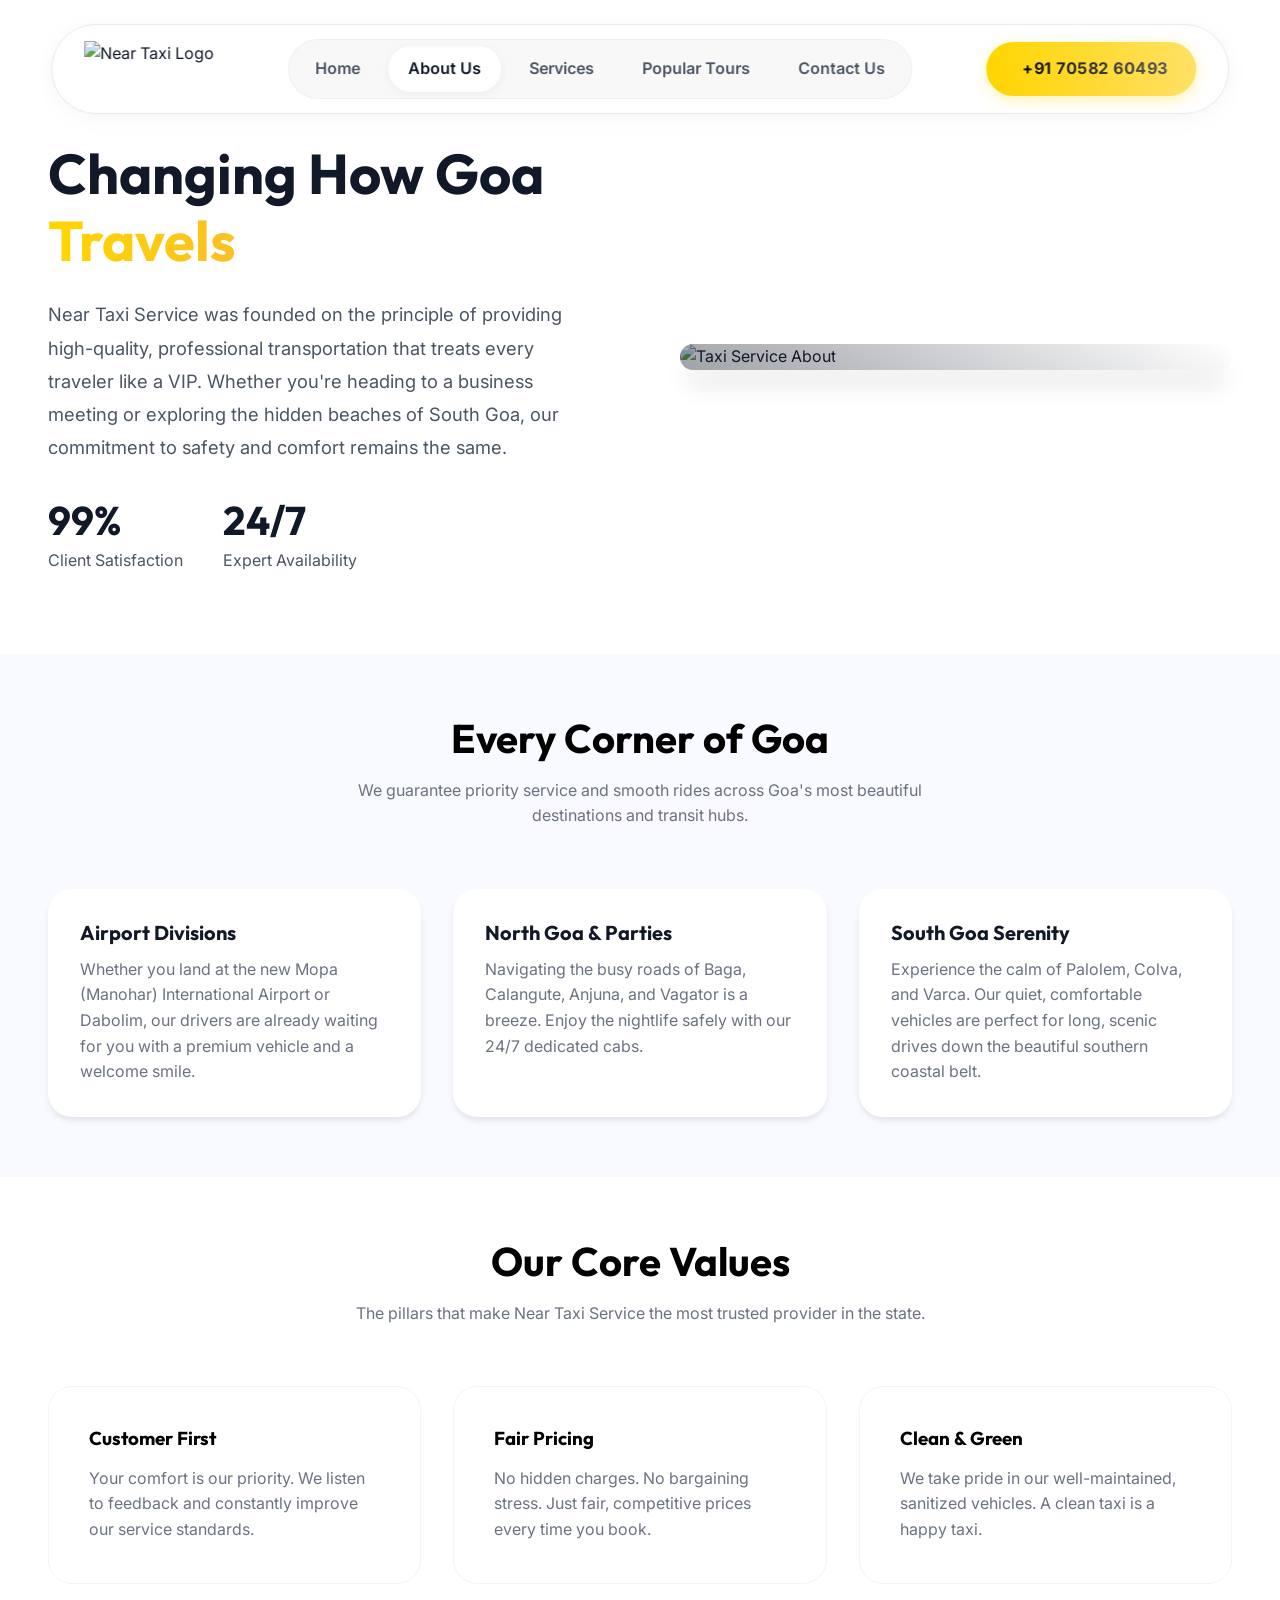
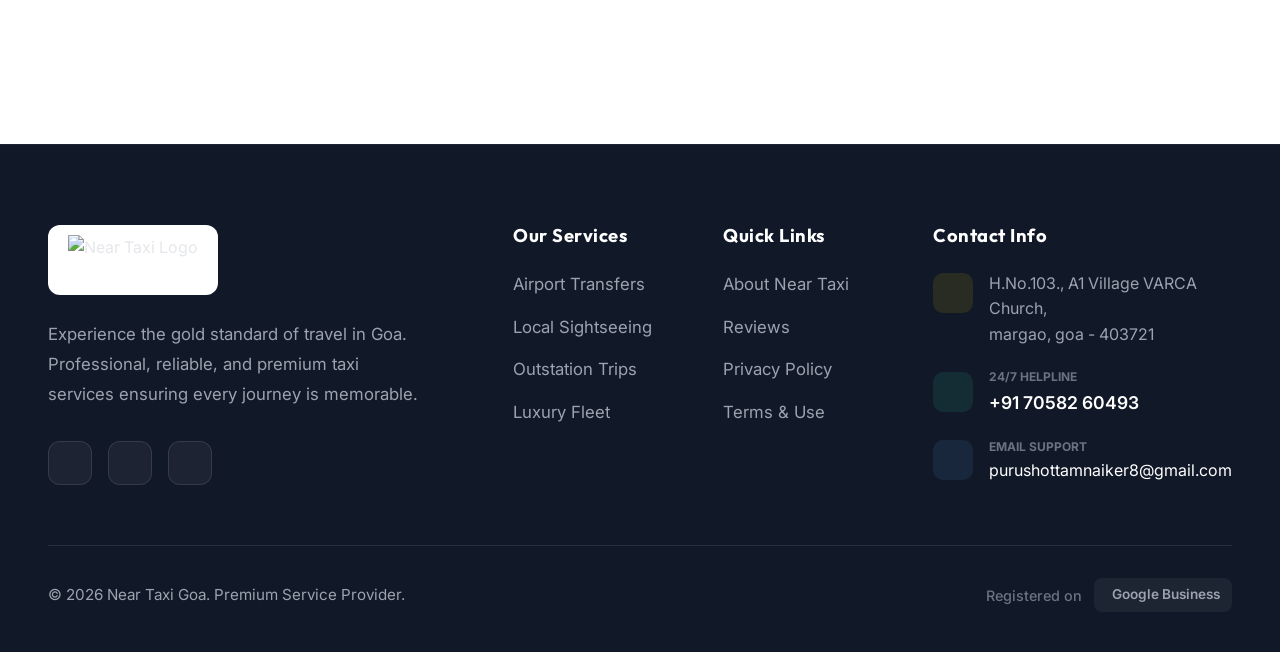
==== about.html @ 75866601 "desktop style changed" ====
<!DOCTYPE html>
<html lang="en">

<head>
    <meta charset="UTF-8">
    <meta name="viewport" content="width=device-width, initial-scale=1.0, maximum-scale=1.0, user-scalable=no">
    <title>About Us | Near Taxi Service Goa</title>
    <meta name="description"
        content="Learn more about Near Taxi Service, the most trusted and professional taxi provider in Goa. Our story, mission, and commitment to excellence.">
    <meta name="theme-color" content="#FFFFFF">

    <!-- Design System -->
    <link rel="stylesheet" href="css/style.css">
    <link rel="stylesheet" href="css/mobile.css">
    <link rel="stylesheet" href="css/desktop.css">

    <!-- Icons -->
    <script src="https://unpkg.com/@phosphor-icons/web"></script>

    <!-- Animations (AOS) -->
    <link href="https://unpkg.com/aos@2.3.1/dist/aos.css" rel="stylesheet">
</head>

<body>
    <!-- Premium Scroll Progress Indicator -->
    <div class="scroll-progress-bar" id="scrollIndicator"></div>

    <!-- SVG Filters for Performance/Quality -->
    <svg style="display:none;">
        <defs>
            <filter id="ultra-sharpen">
                <feConvolveMatrix order="3 3" preserveAlpha="true" kernelMatrix="0 -1 0 -1 5 -1 0 -1 0" />
            </filter>
        </defs>
    </svg>

    <!-- ==============================================
         MOBILE EXPERIENCE
         ============================================== -->
    <div id="mobile-app">
        <!-- Header -->
        <header class="mobile-header bg-glass">
            <div class="logo">
                <a href="index.html"><img src="assets/logo.png" alt="Near Taxi Logo"
                        style="height: 48px; width: auto; max-width: 150px; object-fit: contain; margin-left: 0;"></a>
            </div>
            <div class="actions">
                <a href="tel:+917058260493" class="icon-btn primary">
                    <i class="ph ph-phone-call"></i>
                </a>
                <button class="icon-btn" id="menu-toggle">
                    <i class="ph ph-list"></i>
                </button>
            </div>
        </header>

        <!-- Mobile Menu Overlay -->
        <div class="mobile-menu-overlay" id="mobile-menu">
            <div class="menu-content">
                <div class="menu-header">
                    <img src="assets/logo.png" alt="Near Taxi Logo"
                        style="height: 48px; width: auto; max-width: 150px; object-fit: contain; margin-left: 0;">
                    <button class="close-menu" id="menu-close">
                        <i class="ph ph-x"></i>
                    </button>
                </div>
                <nav class="menu-links">
                    <a href="index.html">
                        <div class="link-icon"><i class="ph-fill ph-house"></i></div>
                        <span>Home</span>
                    </a>
                    <a href="about.html" class="active">
                        <div class="link-icon"><i class="ph-fill ph-info"></i></div>
                        <span>About Us</span>
                    </a>
                    <a href="services.html">
                        <div class="link-icon"><i class="ph-fill ph-grid-four"></i></div>
                        <span>Our Services</span>
                    </a>
                    <a href="tours.html">
                        <div class="link-icon"><i class="ph-fill ph-map-trifold"></i></div>
                        <span>Goa Tours</span>
                    </a>
                    <a href="contact.html">
                        <div class="link-icon"><i class="ph-fill ph-envelope-simple-open"></i></div>
                        <span>Contact Us</span>
                    </a>
                    <!-- <a href="#testimonials">
                        <div class="link-icon"><i class="ph-fill ph-chat-circle-dots"></i></div>
                        <span>Customer Reviews</span>
                    </a> -->
                    <a href="tel:+917058260493" class="menu-cta">
                        <i class="ph-fill ph-phone-call"></i>
                        Book Your Taxi
                    </a>
                </nav>
                <div class="menu-footer">
                    <p>Contact Us 24/7</p>
                    <div class="social-mini">
                        <a href="#"><i class="ph-fill ph-facebook-logo"></i></a>
                        <a href="#"><i class="ph-fill ph-instagram-logo"></i></a>
                        <a href="#"><i class="ph-fill ph-whatsapp-logo"></i></a>
                    </div>
                </div>
            </div>
        </div>

        <!-- About Hero -->
        <section class="mobile-hero" style="min-height: 40vh;">
            <div class="hero-overlay-main"></div>
            <div class="hero-content" style="padding-bottom: 40px;">

                <h1 style="font-size: 2.5rem; margin-bottom: 24px;">Changing How Goa <br><span
                        class="text-accent">Travels</span></h1>
                <p>Near Taxi Service was founded on the principle of providing high-quality, professional transportation
                    that treats every traveler like a VIP. Whether you're heading to a business meeting or exploring the
                    hidden beaches of South Goa, our commitment to safety and comfort remains the same.</p>
            </div>
        </section>

        <!-- About Content -->
        <section class="container" style="padding-top: 40px;">
            <!-- Removed Who We Are mobile card to match desktop -->
            <div class="stats-grid-mobile"
                style="display: grid; grid-template-columns: 1fr 1fr; gap: 16px; margin-bottom: 40px;">
                <div style="background: var(--color-primary); padding: 20px; border-radius: 20px; text-align: center;">
                    <h3 style="font-size: 1.5rem; margin: 0;">99%</h3>
                    <p style="font-size: 0.8rem; margin: 0; font-weight: 600;">Client Satisfaction</p>
                </div>
                <div
                    style="background: #FFFFFF; padding: 20px; border-radius: 20px; text-align: center; color: #111827;">
                    <h3 style="font-size: 1.5rem; margin: 0; color: var(--color-primary);">24/7</h3>
                    <p style="font-size: 0.8rem; margin: 0; opacity: 0.8;">Expert Availability</p>
                </div>
            </div>

            <h2 style="font-size: 1.5rem; color: #000; margin-bottom: 16px;">Every Corner of Goa</h2>
            <div
                style="background: white; border-radius: 24px; padding: 24px; box-shadow: var(--shadow-soft); margin-bottom: 40px;">
                <p style="color: #4B5563; font-size: 0.9rem; margin-bottom: 20px;">We guarantee priority service and
                    smooth rides across Goa's most beautiful destinations and transit hubs.</p>
                <div style="display: flex; flex-direction: column; gap: 12px;">
                    <div style="background: #F8FAFF; padding: 16px; border-radius: 12px; border: 1px solid #E5EAF5;">
                        <div style="display: flex; align-items: center; gap: 12px; margin-bottom: 8px;">
                            <i class="ph-fill ph-airplane-takeoff"
                                style="color: var(--color-primary); font-size: 1.5rem;"></i>
                            <span style="font-weight: 700; font-size: 1rem; color: #111827;">Airport Divisions</span>
                        </div>
                        <p style="color: #6B7280; font-size: 0.85rem; line-height: 1.5; margin: 0;">Whether you land at
                            the new Mopa (Manohar) International Airport or Dabolim, our drivers are already waiting for
                            you with a premium vehicle and a welcome smile.</p>
                    </div>
                    <div style="background: #F8FAFF; padding: 16px; border-radius: 12px; border: 1px solid #E5EAF5;">
                        <div style="display: flex; align-items: center; gap: 12px; margin-bottom: 8px;">
                            <i class="ph-fill ph-map-pin" style="color: #3B82F6; font-size: 1.5rem;"></i>
                            <span style="font-weight: 700; font-size: 1rem; color: #111827;">North Goa & Parties</span>
                        </div>
                        <p style="color: #6B7280; font-size: 0.85rem; line-height: 1.5; margin: 0;">Navigating the busy
                            roads of Baga, Calangute, Anjuna, and Vagator is a breeze. Enjoy the nightlife safely with
                            our 24/7 dedicated cabs.</p>
                    </div>
                    <div style="background: #F8FAFF; padding: 16px; border-radius: 12px; border: 1px solid #E5EAF5;">
                        <div style="display: flex; align-items: center; gap: 12px; margin-bottom: 8px;">
                            <i class="ph-fill ph-waves" style="color: #10B981; font-size: 1.5rem;"></i>
                            <span style="font-weight: 700; font-size: 1rem; color: #111827;">South Goa Serenity</span>
                        </div>
                        <p style="color: #6B7280; font-size: 0.85rem; line-height: 1.5; margin: 0;">Experience the calm
                            of Palolem, Colva, and Varca. Our quiet, comfortable vehicles are perfect for long, scenic
                            drives down the beautiful southern coastal belt.</p>
                    </div>
                </div>
            </div>

            <h2 style="font-size: 1.5rem; color: #000; margin-bottom: 24px;">Our Core Values</h2>

            <div class="value-item" style="display: flex; gap: 16px; margin-bottom: 24px;">
                <div
                    style="width: 48px; height: 48px; background: rgba(37, 99, 235, 0.1); border-radius: 12px; display: flex; align-items: center; justify-content: center; color: var(--color-primary); flex-shrink: 0;">
                    <i class="ph ph-heart" style="font-size: 1.5rem;"></i>
                </div>
                <div>
                    <h4 style="margin-bottom: 4px; font-size: 1.1rem;">Customer First</h4>
                    <p style="font-size: 0.9rem; color: #6B7280;">Your comfort is our priority. We listen to feedback
                        and constantly improve our service standards.</p>
                </div>
            </div>

            <div class="value-item" style="display: flex; gap: 16px; margin-bottom: 24px;">
                <div
                    style="width: 48px; height: 48px; background: rgba(37, 99, 235, 0.1); border-radius: 12px; display: flex; align-items: center; justify-content: center; color: var(--color-primary); flex-shrink: 0;">
                    <i class="ph ph-hand-coins" style="font-size: 1.5rem;"></i>
                </div>
                <div>
                    <h4 style="margin-bottom: 4px; font-size: 1.1rem;">Fair Pricing</h4>
                    <p style="font-size: 0.9rem; color: #6B7280;">No hidden charges. No bargaining stress. Just fair,
                        competitive prices every time you book.</p>
                </div>
            </div>

            <div class="value-item" style="display: flex; gap: 16px; margin-bottom: 24px;">
                <div
                    style="width: 48px; height: 48px; background: rgba(37, 99, 235, 0.1); border-radius: 12px; display: flex; align-items: center; justify-content: center; color: var(--color-primary); flex-shrink: 0;">
                    <i class="ph ph-leaf" style="font-size: 1.5rem;"></i>
                </div>
                <div>
                    <h4 style="margin-bottom: 4px; font-size: 1.1rem;">Clean & Green</h4>
                    <p style="font-size: 0.9rem; color: #6B7280;">We take pride in our well-maintained, sanitized
                        vehicles. A clean taxi is a happy taxi.</p>
                </div>
            </div>
        </section>

        <!-- Premium Mobile Footer -->
        <footer class="mobile-footer" style="background: #FFFFFF; padding: 50px 0 20px; color: #4B5563;">
            <div class="container">
                <div style="text-align: center; margin-bottom: 40px;">
                    <img src="assets/logo.png" alt="Near Taxi Logo" height="105" style="margin-bottom: 16px;">
                    <p style="font-size: 0.9rem; line-height: 1.6; max-width: 280px; margin: 0 auto; color: #4B5563;">
                        Experience the gold standard of travel in Goa. Professional, reliable, and premium taxi
                        services 24/7.</p>
                </div>

                <div style="display: grid; grid-template-columns: repeat(2, 1fr); gap: 30px; margin-bottom: 40px;">
                    <div>
                        <h4 style="color: #111827; font-size: 1rem; margin-bottom: 16px; font-weight: 700;">Services
                        </h4>
                        <ul
                            style="list-style: none; padding: 0; margin: 0; display: flex; flex-direction: column; gap: 10px;">
                            <li><a href="services.html"
                                    style="color: inherit; text-decoration: none; font-size: 0.85rem;">Airport
                                    Transfers</a></li>
                            <li><a href="tours.html"
                                    style="color: inherit; text-decoration: none; font-size: 0.85rem;">Local
                                    Sightseeing</a></li>
                            <li><a href="tours.html"
                                    style="color: inherit; text-decoration: none; font-size: 0.85rem;">Outstation
                                    Trips</a></li>
                        </ul>
                    </div>
                    <div>
                        <h4 style="color: #111827; font-size: 1rem; margin-bottom: 16px; font-weight: 700;">Support
                        </h4>
                        <ul
                            style="list-style: none; padding: 0; margin: 0; display: flex; flex-direction: column; gap: 10px;">
                            <li><a href="about.html"
                                    style="color: inherit; text-decoration: none; font-size: 0.85rem;">About Us</a>
                            </li>
                            <li><a href="#" style="color: inherit; text-decoration: none; font-size: 0.85rem;">Contact
                                    Us</a></li>
                            <li><a href="#" style="color: inherit; text-decoration: none; font-size: 0.85rem;">Privacy
                                    Policy</a></li>
                        </ul>
                    </div>
                </div>

                <div
                    style="background: #F9FAFB; border-radius: 20px; padding: 24px; border: 1px solid #E5E7EB; margin-bottom: 40px;">
                    <h4
                        style="color: #111827; font-size: 1rem; margin-bottom: 20px; font-weight: 700; text-align: center;">
                        Contact Details</h4>
                    <div style="display: flex; flex-direction: column; gap: 16px;">
                        <div style="display: flex; gap: 12px; align-items: flex-start;">
                            <div
                                style="width: 36px; height: 36px; background: #F3F4F6; border-radius: 10px; display: flex; align-items: center; justify-content: center; flex-shrink: 0;">
                                <i class="ph-fill ph-map-pin" style="color: #F87171;"></i>
                            </div>
                            <span style="font-size: 0.85rem; line-height: 1.4;">H.No.103., A1 Village VARCA Church,
                                margao, goa - 403721</span>
                        </div>
                        <a href="tel:+917058260493"
                            style="display: flex; gap: 12px; align-items: center; color: inherit; text-decoration: none;">
                            <div
                                style="width: 36px; height: 36px; background: #F3F4F6; border-radius: 10px; display: flex; align-items: center; justify-content: center; flex-shrink: 0;">
                                <i class="ph-fill ph-phone-call" style="color: #60A5FA;"></i>
                            </div>
                            <span style="font-size: 0.85rem;">+91 70582 60493</span>
                        </a>
                        <a href="mailto:purushottamnaiker8@gmail.com"
                            style="display: flex; gap: 12px; align-items: center; color: inherit; text-decoration: none;">
                            <div
                                style="width: 36px; height: 36px; background: #F3F4F6; border-radius: 10px; display: flex; align-items: center; justify-content: center; flex-shrink: 0;">
                                <i class="ph-fill ph-envelope-simple" style="color: #34D399;"></i>
                            </div>
                            <span style="font-size: 0.85rem; word-break: break-all;">purushottamnaiker8@gmail.com</span>
                        </a>
                    </div>
                </div>

                <div style="display: flex; justify-content: center; gap: 20px; margin-bottom: 30px;">
                    <a href="#" style="font-size: 1.5rem; color: #4B5563;"><i class="ph-fill ph-facebook-logo"></i></a>
                    <a href="#" style="font-size: 1.5rem; color: #4B5563;"><i class="ph-fill ph-instagram-logo"></i></a>
                    <a href="#" style="font-size: 1.5rem; color: #4B5563;"><i class="ph-fill ph-whatsapp-logo"></i></a>
                </div>

                <div style="text-align: center; border-top: 1px solid #E5E7EB; padding-top: 20px;">
                    <p style="font-size: 0.75rem; color: #6B7280; margin: 0;">&copy; 2026 Near Taxi Goa. Crafted for
                        Premium Excellence.</p>
                </div>
            </div>
        </footer>

        <!-- Sticky Bottom Nav (Island Style) -->
        <nav class="mobile-bottom-nav">
            <a href="index.html" class="nav-item">
                <i class="ph ph-house"></i>
                <span>Home</span>
            </a>
            <a href="services.html" class="nav-item">
                <i class="ph ph-grid-four"></i>
                <span>Services</span>
            </a>

            <!-- Central Floating Action -->
            <div class="nav-item central-action">
                <a href="tel:+917058260493" class="action-circle">
                    <i class="ph ph-phone-call"></i>
                </a>
            </div>

            <a href="tours.html" class="nav-item">
                <i class="ph ph-map-trifold"></i>
                <span>Tours</span>
            </a>
            <a href="https://wa.me/917058260493" class="nav-item">
                <i class="ph ph-chat-circle-dots"></i>
                <span>Chat</span>
            </a>
        </nav>
    </div>

    <!-- Premium Desktop Footer -->
    <footer class="desktop-footer"
        style="background: #F8FAFF; color: #4B5563; padding: 100px 0 40px; border-top: 1px solid #E5E7EB; display: none;">
        <div class="container">
            <div style="display: grid; grid-template-columns: 2fr 1fr 1fr 1.5fr; gap: 60px; margin-bottom: 80px;">
                <div>
                    <img src="assets/logo.png" alt="Near Taxi Logo" height="90" style="margin-bottom: 30px;">
                    <p style="max-width: 350px; line-height: 1.8; color: #4B5563; font-size: 1rem;">Experience the
                        gold standard of travel in Goa. We provide professional, reliable, and premium taxi services
                        across the state, ensuring every journey is as memorable as your destination.</p>
                    <div style="display: flex; gap: 15px; margin-top: 30px;">
                        <a href="#"
                            style="width: 45px; height: 45px; background: #F3F4F6; border-radius: 12px; display: flex; align-items: center; justify-content: center; color: #111827; text-decoration: none; transition: 0.3s; border: 1px solid #E5E7EB;"><i
                                class="ph ph-facebook-logo" style="font-size: 1.3rem;"></i></a>
                        <a href="#"
                            style="width: 45px; height: 45px; background: #F3F4F6; border-radius: 12px; display: flex; align-items: center; justify-content: center; color: #111827; text-decoration: none; transition: 0.3s; border: 1px solid #E5E7EB;"><i
                                class="ph ph-instagram-logo" style="font-size: 1.3rem;"></i></a>
                        <a href="#"
                            style="width: 45px; height: 45px; background: #F3F4F6; border-radius: 12px; display: flex; align-items: center; justify-content: center; color: #111827; text-decoration: none; transition: 0.3s; border: 1px solid #E5E7EB;"><i
                                class="ph ph-whatsapp-logo" style="font-size: 1.3rem;"></i></a>
                    </div>
                </div>
                <div>
                    <h4
                        style="color: #111827; font-size: 1.1rem; font-weight: 700; margin-bottom: 30px; border-left: 3px solid #1a73e8; padding-left: 15px;">
                        Our Services</h4>
                    <ul
                        style="list-style: none; padding: 0; margin: 0; display: flex; flex-direction: column; gap: 15px;">
                        <li><a href="services.html"
                                style="color: inherit; text-decoration: none; transition: 0.3s;">Airport Transfers</a>
                        </li>
                        <li><a href="tours.html" style="color: inherit; text-decoration: none; transition: 0.3s;">Local
                                Sightseeing</a></li>
                        <li><a href="tours.html"
                                style="color: inherit; text-decoration: none; transition: 0.3s;">Outstation Trips</a>
                        </li>
                        <li><a href="services.html"
                                style="color: inherit; text-decoration: none; transition: 0.3s;">Luxury Fleet</a></li>
                    </ul>
                </div>
                <div>
                    <h4
                        style="color: #111827; font-size: 1.1rem; font-weight: 700; margin-bottom: 30px; border-left: 3px solid #1a73e8; padding-left: 15px;">
                        Quick Links</h4>
                    <ul
                        style="list-style: none; padding: 0; margin: 0; display: flex; flex-direction: column; gap: 15px;">
                        <li><a href="about.html" style="color: inherit; text-decoration: none; transition: 0.3s;">About
                                Near Taxi</a></li>
                        <li><a href="index.html#testimonials"
                                style="color: inherit; text-decoration: none; transition: 0.3s;">Reviews</a></li>
                        <li><a href="#" style="color: inherit; text-decoration: none; transition: 0.3s;">Privacy
                                Policy</a></li>
                        <li><a href="#" style="color: inherit; text-decoration: none; transition: 0.3s;">Terms & Use</a>
                        </li>
                    </ul>
                </div>
                <div>
                    <h4
                        style="color: #111827; font-size: 1.1rem; font-weight: 700; margin-bottom: 30px; border-left: 3px solid #1a73e8; padding-left: 15px;">
                        Official Address</h4>
                    <div style="display: flex; flex-direction: column; gap: 25px;">
                        <div style="display: flex; gap: 15px;">
                            <div
                                style="width: 45px; height: 45px; background: rgba(26,115,232,0.1); border-radius: 12px; display: flex; align-items: center; justify-content: center; flex-shrink: 0;">
                                <i class="ph-fill ph-map-pin" style="color: #60A5FA; font-size: 1.2rem;"></i>
                            </div>
                            <p style="margin: 0; font-size: 0.95rem; line-height: 1.5;">H.No.103., A1 Village VARCA
                                Church, <br>margao, goa - 403721</p>
                        </div>
                        <div style="display: flex; gap: 15px;">
                            <div
                                style="width: 45px; height: 45px; background: rgba(52,211,153,0.1); border-radius: 12px; display: flex; align-items: center; justify-content: center; flex-shrink: 0;">
                                <i class="ph-fill ph-phone" style="color: #34D399; font-size: 1.2rem;"></i>
                            </div>
                            <div style="display: flex; flex-direction: column;">
                                <span
                                    style="font-size: 0.75rem; color: #4B5563; text-transform: uppercase; font-weight: 700;">Call
                                    Us 24/7</span>
                                <a href="tel:+917058260493"
                                    style="margin: 0; font-size: 1.1rem; color: #111827; text-decoration: none; font-weight: 600;">+91
                                    70582 60493</a>
                            </div>
                        </div>
                        <div style="display: flex; gap: 15px;">
                            <div
                                style="width: 45px; height: 45px; background: rgba(248,113,113,0.1); border-radius: 12px; display: flex; align-items: center; justify-content: center; flex-shrink: 0;">
                                <i class="ph-fill ph-envelope" style="color: #F87171; font-size: 1.2rem;"></i>
                            </div>
                            <div style="display: flex; flex-direction: column;">
                                <span
                                    style="font-size: 0.75rem; color: #4B5563; text-transform: uppercase; font-weight: 700;">Email
                                    Support</span>
                                <a href="mailto:purushottamnaiker8@gmail.com"
                                    style="margin: 0; font-size: 1rem; color: #111827; text-decoration: none;">purushottamnaiker8@gmail.com</a>
                            </div>
                        </div>
                    </div>
                </div>
            </div>
            <div
                style="border-top: 1px solid #E5E7EB; padding-top: 40px; display: flex; justify-content: space-between; align-items: center;">
                <p style="font-size: 0.9rem; color: #64748B;">&copy; 2026 Near Taxi Goa. Registered & Premium Service
                    Provider.</p>
                <div style="display: flex; gap: 30px;">
                    <img src="https://upload.wikimedia.org/wikipedia/commons/b/b5/Google_Maps_Pin.svg" alt="Google Maps"
                        height="30" style="opacity: 0.5;">
                    <img src="https://upload.wikimedia.org/wikipedia/commons/c/c1/Google_%22G%22_logo.svg" alt="Google"
                        height="25" style="opacity: 0.5;">
                </div>
            </div>
        </div>
    </footer>

    <!-- ==============================================
         DESKTOP EXPERIENCE
         ============================================== -->
    <div id="desktop-experience">
        <div class="desktop-bg-gradient"></div>
        <nav class="desktop-nav">
            <div class="container nav-content">
                <div class="logo">
                    <a href="index.html"><img src="assets/logo.png" alt="Near Taxi Logo"></a>
                </div>
                <div class="nav-links">
                    <a href="index.html">Home</a>
                    <a href="about.html" class="active">About Us</a>
                    <a href="services.html">Services</a>
                    <a href="tours.html">Popular Tours</a>
                    <a href="contact.html">Contact Us</a>
                </div>
                <div class="nav-cta">
                    <a href="tel:+917058260493" class="btn btn-primary">
                        <i class="ph ph-phone-call"></i> +91 70582 60493
                    </a>
                </div>
            </div>
        </nav>

        <!-- About Hero Desktop -->
        <section class="container" style="padding-top: 140px; padding-bottom: 80px;">
            <div style="display: grid; grid-template-columns: 1fr 1fr; gap: 80px; align-items: center;">
                <div data-aos="fade-right">

                    <h1 style="font-size: 3.5rem; margin-bottom: 24px;">Changing How Goa <br><span
                            class="text-accent">Travels</span></h1>
                    <p
                        style="font-size: 1.15rem; color: var(--color-text-muted); line-height: 1.8; margin-bottom: 32px;">
                        Near Taxi Service was founded on the principle of providing high-quality, professional
                        transportation that treats every traveler like a VIP. Whether you're heading to a business
                        meeting or exploring the hidden beaches of South Goa, our commitment to safety and comfort
                        remains the same.
                    </p>
                    <div style="display: flex; gap: 40px;">
                        <div>
                            <h2 style="font-size: 2.5rem; margin-bottom: 4px;">99%</h2>
                            <p style="color: var(--color-text-muted);">Client Satisfaction</p>
                        </div>
                        <div>
                            <h2 style="font-size: 2.5rem; margin-bottom: 4px;">24/7</h2>
                            <p style="color: var(--color-text-muted);">Expert Availability</p>
                        </div>
                    </div>
                </div>
                <div data-aos="fade-left">
                    <div
                        style="position: relative; border-radius: 32px; overflow: hidden; box-shadow: var(--shadow-xl);">
                        <img src="assets/hero_modern.png" alt="Taxi Service About"
                            style="width: 100%; border-radius: 32px;">
                        <div
                            style="position: absolute; inset: 0; background: linear-gradient(30deg, rgba(17, 24, 39, 0.4), transparent);">
                        </div>
                    </div>
                </div>
            </div>
        </section>

        <!-- Service Areas / Places -->
        <section style="background: #F8FAFF; padding: 60px 0;">
            <div class="container">
                <div style="text-align: center; max-width: 600px; margin: 0 auto 60px;">
                    <h2 style="font-size: 2.5rem; color: #000;">Every Corner of Goa</h2>
                    <p style="color: #6B7280;">We guarantee priority service and smooth rides across Goa's most
                        beautiful destinations and transit hubs.</p>
                </div>
                <div style="display: grid; grid-template-columns: repeat(3, 1fr); gap: 32px;">
                    <div style="background: white; padding: 32px; border-radius: 24px; box-shadow: var(--shadow-md);">
                        <i class="ph-fill ph-airplane-takeoff"
                            style="font-size: 2.5rem; color: var(--color-primary); margin-bottom: 20px;"></i>
                        <h3 style="font-size: 1.25rem; font-weight: 700; margin-bottom: 12px;">Airport Divisions</h3>
                        <p style="color: #6B7280;">Whether you land at the new Mopa (Manohar) International Airport or
                            Dabolim, our drivers are already waiting for you with a premium vehicle and a welcome smile.
                        </p>
                    </div>
                    <div style="background: white; padding: 32px; border-radius: 24px; box-shadow: var(--shadow-md);">
                        <i class="ph-fill ph-map-pin"
                            style="font-size: 2.5rem; color: #3B82F6; margin-bottom: 20px;"></i>
                        <h3 style="font-size: 1.25rem; font-weight: 700; margin-bottom: 12px;">North Goa & Parties</h3>
                        <p style="color: #6B7280;">Navigating the busy roads of Baga, Calangute, Anjuna, and Vagator is
                            a breeze. Enjoy the nightlife safely with our 24/7 dedicated cabs.</p>
                    </div>
                    <div style="background: white; padding: 32px; border-radius: 24px; box-shadow: var(--shadow-md);">
                        <i class="ph-fill ph-waves" style="font-size: 2.5rem; color: #10B981; margin-bottom: 20px;"></i>
                        <h3 style="font-size: 1.25rem; font-weight: 700; margin-bottom: 12px;">South Goa Serenity</h3>
                        <p style="color: #6B7280;">Experience the calm of Palolem, Colva, and Varca. Our quiet,
                            comfortable vehicles are perfect for long, scenic drives down the beautiful southern coastal
                            belt.</p>
                    </div>
                </div>
            </div>
        </section>

        <!-- Values Section -->
        <section style="background: white; padding: 60px 0;">
            <div class="container">
                <div style="text-align: center; max-width: 600px; margin: 0 auto 60px;">
                    <h2 style="font-size: 2.5rem; color: #000;">Our Core Values</h2>
                    <p style="color: #6B7280;">The pillars that make Near Taxi Service the most trusted provider in the
                        state.</p>
                </div>
                <div style="display: grid; grid-template-columns: repeat(3, 1fr); gap: 32px;">
                    <div style="padding: 40px; border-radius: 24px; border: 1px solid #F3F4F6; transition: 0.3s;"
                        onmouseover="this.style.boxShadow='var(--shadow-lg)'" onmouseout="this.style.boxShadow='none'">
                        <i class="ph ph-heart"
                            style="font-size: 3rem; color: var(--color-primary); margin-bottom: 24px;"></i>
                        <h3 style="color: #000;">Customer First</h3>
                        <p style="color: #6B7280;">Your comfort is our priority. We listen to feedback and constantly
                            improve our service standards.</p>
                    </div>
                    <div style="padding: 40px; border-radius: 24px; border: 1px solid #F3F4F6; transition: 0.3s;"
                        onmouseover="this.style.boxShadow='var(--shadow-lg)'" onmouseout="this.style.boxShadow='none'">
                        <i class="ph ph-hand-coins"
                            style="font-size: 3rem; color: var(--color-primary); margin-bottom: 24px;"></i>
                        <h3 style="color: #000;">Fair Pricing</h3>
                        <p style="color: #6B7280;">No hidden charges. No bargaining stress. Just fair, competitive
                            prices every time you book.</p>
                    </div>
                    <div style="padding: 40px; border-radius: 24px; border: 1px solid #F3F4F6; transition: 0.3s;"
                        onmouseover="this.style.boxShadow='var(--shadow-lg)'" onmouseout="this.style.boxShadow='none'">
                        <i class="ph ph-leaf"
                            style="font-size: 3rem; color: var(--color-primary); margin-bottom: 24px;"></i>
                        <h3 style="color: #000;">Clean & Green</h3>
                        <p style="color: #6B7280;">We take pride in our well-maintained, sanitized vehicles. A clean
                            taxi is a happy taxi.</p>
                    </div>
                </div>
            </div>
        </section>

        <!-- Premium Desktop Footer -->
        <footer class="desktop-footer"
            style="background: #111827; color: #E5E7EB; padding: 80px 0 40px; border-top: 1px solid rgba(255,255,255,0.05);">
            <div class="container">
                <div style="display: grid; grid-template-columns: 2.5fr 1fr 1fr 1.5fr; gap: 40px; margin-bottom: 60px;">
                    <div>
                        <div
                            style="background: #FFFFFF; display: inline-flex; justify-content: center; align-items: center; padding: 10px 20px; border-radius: 12px; margin-bottom: 24px;">
                            <img src="assets/logo.png" alt="Near Taxi Logo" height="50">
                        </div>
                        <p
                            style="max-width: 380px; line-height: 1.8; color: #9CA3AF; font-size: 1.05rem; margin-bottom: 32px;">
                            Experience the gold standard of travel in Goa. Professional, reliable, and premium taxi
                            services ensuring every journey is memorable.
                        </p>
                        <div style="display: flex; gap: 16px;">
                            <a href="#"
                                style="width: 44px; height: 44px; background: rgba(255, 255, 255, 0.05); border-radius: 12px; display: flex; align-items: center; justify-content: center; color: #E5E7EB; text-decoration: none; transition: all 0.3s ease; border: 1px solid rgba(255,255,255,0.1);"><i
                                    class="ph ph-facebook-logo" style="font-size: 1.3rem;"></i></a>
                            <a href="#"
                                style="width: 44px; height: 44px; background: rgba(255, 255, 255, 0.05); border-radius: 12px; display: flex; align-items: center; justify-content: center; color: #E5E7EB; text-decoration: none; transition: all 0.3s ease; border: 1px solid rgba(255,255,255,0.1);"><i
                                    class="ph ph-instagram-logo" style="font-size: 1.3rem;"></i></a>
                            <a href="#"
                                style="width: 44px; height: 44px; background: rgba(255, 255, 255, 0.05); border-radius: 12px; display: flex; align-items: center; justify-content: center; color: #E5E7EB; text-decoration: none; transition: all 0.3s ease; border: 1px solid rgba(255,255,255,0.1);"><i
                                    class="ph ph-whatsapp-logo" style="font-size: 1.3rem;"></i></a>
                        </div>
                    </div>
                    <div>
                        <h4
                            style="color: #FFFFFF; font-size: 1.15rem; font-weight: 700; margin-bottom: 24px; letter-spacing: 0.5px;">
                            Our Services</h4>
                        <ul
                            style="list-style: none; padding: 0; margin: 0; display: flex; flex-direction: column; gap: 16px;">
                            <li><a href="services.html"
                                    style="color: #9CA3AF; text-decoration: none; transition: 0.3s; font-size: 1.05rem;"
                                    onmouseover="this.style.color='#FFD700'"
                                    onmouseout="this.style.color='#9CA3AF'">Airport Transfers</a></li>
                            <li><a href="tours.html"
                                    style="color: #9CA3AF; text-decoration: none; transition: 0.3s; font-size: 1.05rem;"
                                    onmouseover="this.style.color='#FFD700'"
                                    onmouseout="this.style.color='#9CA3AF'">Local Sightseeing</a></li>
                            <li><a href="tours.html"
                                    style="color: #9CA3AF; text-decoration: none; transition: 0.3s; font-size: 1.05rem;"
                                    onmouseover="this.style.color='#FFD700'"
                                    onmouseout="this.style.color='#9CA3AF'">Outstation Trips</a></li>
                            <li><a href="services.html"
                                    style="color: #9CA3AF; text-decoration: none; transition: 0.3s; font-size: 1.05rem;"
                                    onmouseover="this.style.color='#FFD700'"
                                    onmouseout="this.style.color='#9CA3AF'">Luxury Fleet</a></li>
                        </ul>
                    </div>
                    <div>
                        <h4
                            style="color: #FFFFFF; font-size: 1.15rem; font-weight: 700; margin-bottom: 24px; letter-spacing: 0.5px;">
                            Quick Links</h4>
                        <ul
                            style="list-style: none; padding: 0; margin: 0; display: flex; flex-direction: column; gap: 16px;">
                            <li><a href="about.html"
                                    style="color: #9CA3AF; text-decoration: none; transition: 0.3s; font-size: 1.05rem;"
                                    onmouseover="this.style.color='#FFD700'"
                                    onmouseout="this.style.color='#9CA3AF'">About Near Taxi</a></li>
                            <li><a href="index.html#testimonials"
                                    style="color: #9CA3AF; text-decoration: none; transition: 0.3s; font-size: 1.05rem;"
                                    onmouseover="this.style.color='#FFD700'"
                                    onmouseout="this.style.color='#9CA3AF'">Reviews</a></li>
                            <li><a href="#"
                                    style="color: #9CA3AF; text-decoration: none; transition: 0.3s; font-size: 1.05rem;"
                                    onmouseover="this.style.color='#FFD700'"
                                    onmouseout="this.style.color='#9CA3AF'">Privacy Policy</a></li>
                            <li><a href="#"
                                    style="color: #9CA3AF; text-decoration: none; transition: 0.3s; font-size: 1.05rem;"
                                    onmouseover="this.style.color='#FFD700'"
                                    onmouseout="this.style.color='#9CA3AF'">Terms & Use</a></li>
                        </ul>
                    </div>
                    <div>
                        <h4
                            style="color: #FFFFFF; font-size: 1.15rem; font-weight: 700; margin-bottom: 24px; letter-spacing: 0.5px;">
                            Contact Info</h4>
                        <div style="display: flex; flex-direction: column; gap: 20px;">
                            <div style="display: flex; gap: 16px; align-items: flex-start;">
                                <div
                                    style="width: 40px; height: 40px; background: rgba(255, 215, 0, 0.1); border-radius: 10px; display: flex; align-items: center; justify-content: center; flex-shrink: 0; margin-top: 2px;">
                                    <i class="ph-fill ph-map-pin" style="color: #FFD700; font-size: 1.2rem;"></i>
                                </div>
                                <p style="margin: 0; font-size: 1rem; line-height: 1.6; color: #9CA3AF;">H.No.103., A1
                                    Village VARCA Church,<br>margao, goa - 403721</p>
                            </div>
                            <div style="display: flex; gap: 16px; align-items: center;">
                                <div
                                    style="width: 40px; height: 40px; background: rgba(52, 211, 153, 0.1); border-radius: 10px; display: flex; align-items: center; justify-content: center; flex-shrink: 0;">
                                    <i class="ph-fill ph-phone" style="color: #34D399; font-size: 1.2rem;"></i>
                                </div>
                                <div>
                                    <span
                                        style="font-size: 0.75rem; color: #6B7280; text-transform: uppercase; font-weight: 700; display: block; margin-bottom: 2px;">24/7
                                        Helpline</span>
                                    <a href="tel:+917058260493"
                                        style="margin: 0; font-size: 1.1rem; color: #FFFFFF; text-decoration: none; font-weight: 600;">+91
                                        70582 60493</a>
                                </div>
                            </div>
                            <div style="display: flex; gap: 16px; align-items: center;">
                                <div
                                    style="width: 40px; height: 40px; background: rgba(96, 165, 250, 0.1); border-radius: 10px; display: flex; align-items: center; justify-content: center; flex-shrink: 0;">
                                    <i class="ph-fill ph-envelope" style="color: #60A5FA; font-size: 1.2rem;"></i>
                                </div>
                                <div>
                                    <span
                                        style="font-size: 0.75rem; color: #6B7280; text-transform: uppercase; font-weight: 700; display: block; margin-bottom: 2px;">Email
                                        Support</span>
                                    <a href="mailto:purushottamnaiker8@gmail.com"
                                        style="margin: 0; font-size: 1rem; color: #FFFFFF; text-decoration: none;">purushottamnaiker8@gmail.com</a>
                                </div>
                            </div>
                        </div>
                    </div>
                </div>
                <div
                    style="border-top: 1px solid rgba(255,255,255,0.1); padding-top: 32px; display: flex; justify-content: space-between; align-items: center;">
                    <p style="font-size: 0.95rem; color: #9CA3AF; margin: 0;">&copy; 2026 Near Taxi Goa. Premium Service
                        Provider.</p>
                    <div style="display: flex; gap: 12px; align-items: center;">
                        <span style="font-size: 0.9rem; color: #6B7280; font-weight: 500;">Registered on</span>
                        <div
                            style="display: flex; align-items: center; gap: 6px; color: #9CA3AF; background: rgba(255,255,255,0.05); padding: 6px 12px; border-radius: 8px;">
                            <i class="ph-fill ph-google-logo" style="font-size: 1.1rem; padding-bottom: 2px;"></i>
                            <span style="font-size: 0.85rem; font-weight: 600;">Google Business</span>
                        </div>
                    </div>
                </div>
            </div>
        </footer>
    </div>

    <!-- Scripts -->
    <script src="https://unpkg.com/aos@2.3.1/dist/aos.js"></script>
    <script src="https://cdnjs.cloudflare.com/ajax/libs/lottie-web/5.12.2/lottie.min.js"></script>
    <script src="js/main.js"></script>
    <script>
        AOS.init({
            duration: 800,
            once: true,
            offset: 100
        });

        // Scroll Progress Bar Logic
        window.addEventListener('scroll', () => {
            const winScroll = document.body.scrollTop || document.documentElement.scrollTop;
            const height = document.documentElement.scrollHeight - document.documentElement.clientHeight;
            const scrolled = (winScroll / height) * 100;
            const indicator = document.getElementById("scrollIndicator");
            if (indicator) {
                indicator.style.width = scrolled + "%";
            }
        });
    </script>
</body>

</html>
---- css/style.css ----
/* 
   NEAR TAXI SERVICE - GLOBAL STYLES 
   Design System & Variables
*/

@import url('https://fonts.googleapis.com/css2?family=Inter:wght@300;400;500;600;700&family=Outfit:wght@400;500;600;700;800&display=swap');

:root {
    /* Colors - Taxi Yellow Theme */
    --color-primary: #FFD700;
    /* Colors - Taxi Yellow Theme */
    --color-primary: #FFD700;
    /* Taxi Yellow (Gold) */
    --color-primary-light: #FFEA00;
    --color-accent: #111827;
    /* Deep Black/Blue for contrast on yellow */
    --color-heading: #111827;
    /* Headings */
    --color-accent-hover: #000000;
    --color-surface: #FFFFFF;
    /* Pure White */
    --color-background: #FFFFFF;
    /* Pure White */
    --color-text-main: #111827;
    --color-text-muted: #4B5563;
    --color-border: #E5E7EB;
    --color-success: #25D366;
    /* WhatsApp Green */

    /* Typography */
    --font-heading: 'Outfit', sans-serif;
    --font-body: 'Inter', sans-serif;

    /* Spacing System */
    --space-xs: 0.25rem;
    /* 4px */
    --space-sm: 0.5rem;
    /* 8px */
    --space-md: 1rem;
    /* 16px */
    --space-lg: 1.5rem;
    /* 24px */
    --space-xl: 2rem;
    /* 32px */
    --space-2xl: 3rem;
    /* 48px */
    --space-3xl: 5rem;
    /* 80px */

    /* Effects */
    --shadow-sm: 0 1px 2px 0 rgb(0 0 0 / 0.05);
    --shadow-md: 0 4px 6px -1px rgb(0 0 0 / 0.1);
    --shadow-lg: 0 10px 15px -3px rgb(0 0 0 / 0.1);
    --shadow-xl: 0 20px 25px -5px rgb(0 0 0 / 0.1);
    --shadow-float: 0 10px 30px -5px rgba(0, 0, 0, 0.2);
    --glass-bg: rgba(255, 255, 255, 0.1);
    --glass-border: rgba(255, 255, 255, 0.2);
    --backdrop-blur: 16px;

    /* Animation */
    --transition-fast: 0.2s ease;
    --transition-normal: 0.3s ease;
    --transition-slow: 0.5s ease;
}



/* Global Reset & Base Styles */
*,
*::before,
*::after {
    box-sizing: border-box;
    margin: 0;
    padding: 0;
    -webkit-font-smoothing: antialiased;
    -moz-osx-font-smoothing: grayscale;
}

html {
    font-size: 16px;
    scroll-behavior: smooth;
}

body {
    font-family: var(--font-body);
    background-color: var(--color-background);
    color: var(--color-text-main);
    line-height: 1.6;
    overflow-x: hidden;
}

h1,
h2,
h3,
h4,
h5,
h6 {
    font-family: var(--font-heading);
    color: var(--color-heading);
    line-height: 1.2;
    margin-bottom: var(--space-md);
}

a {
    text-decoration: none;
    color: inherit;
    transition: var(--transition-fast);
}

button {
    font-family: var(--font-heading);
    cursor: pointer;
    border: none;
    outline: none;
    background: none;
}

/* Utility Classes */
.text-accent {
    color: var(--color-primary) !important;
}

.bg-glass {
    background: var(--glass-bg);
    backdrop-filter: blur(var(--backdrop-blur));
    -webkit-backdrop-filter: blur(var(--backdrop-blur));
    border: 1px solid var(--glass-border);
}

.premium-badge {
    display: inline-flex;
    align-items: center;
    gap: 8px;
    background: rgba(0, 0, 0, 0.5);
    backdrop-filter: blur(12px);
    -webkit-backdrop-filter: blur(12px);
    border: 1px solid rgba(255, 215, 0, 0.3);
    padding: 6px 16px;
    border-radius: 100px;
    color: var(--color-primary);
    font-weight: 700;
    font-size: 0.75rem;
    text-transform: uppercase;
    letter-spacing: 1.5px;
    margin-bottom: 12px;
    box-shadow: 0 4px 15px rgba(0, 0, 0, 0.2);
}

.container {
    width: 100%;
    margin-left: auto;
    margin-right: auto;
    padding-left: var(--space-md);
    padding-right: var(--space-md);
}

/* Split Architecture Visibility Control */
#mobile-app {
    display: block;
}

#desktop-experience {
    display: none;
}

@media (min-width: 1024px) {
    #mobile-app {
        display: none;
    }

    #desktop-experience {
        display: block;
    }
}

/* --- PREMIUM MAGIC & ANIMATIONS --- */
@keyframes pulseGlow {
    0% {
        box-shadow: 0 0 0 0 rgba(255, 215, 0, 0.6);
    }

    70% {
        box-shadow: 0 0 0 15px rgba(255, 215, 0, 0);
    }

    100% {
        box-shadow: 0 0 0 0 rgba(255, 215, 0, 0);
    }
}

@keyframes floatMagic {
    0% {
        transform: translateY(0px);
    }

    50% {
        transform: translateY(-8px);
    }

    100% {
        transform: translateY(0px);
    }
}

@keyframes shimmer {
    0% {
        background-position: -200% center;
    }

    100% {
        background-position: 200% center;
    }
}

.btn-primary:not(.btn-outline) {
    animation: pulseGlow 2.5s infinite;
    transition: all 0.3s cubic-bezier(0.25, 0.8, 0.25, 1);
    position: relative;
    overflow: hidden;
}

.btn-primary::after {
    content: '';
    position: absolute;
    top: 0;
    left: 0;
    right: 0;
    bottom: 0;
    background: linear-gradient(90deg, transparent, rgba(255, 255, 255, 0.4), transparent);
    background-size: 200% 100%;
    animation: shimmer 2.5s infinite;
    pointer-events: none;
}

.btn-primary:hover {
    transform: translateY(-3px) scale(1.02);
    box-shadow: 0 10px 20px rgba(255, 215, 0, 0.5);
    background: linear-gradient(135deg, var(--color-primary-light) 0%, var(--color-primary) 100%);
}

.premium-badge {
    background: linear-gradient(90deg, rgba(0, 0, 0, 0.85) 0%, rgba(30, 30, 30, 0.95) 100%);
    position: relative;
    overflow: hidden;
    border: 1px solid rgba(255, 215, 0, 0.5);
    transition: all 0.3s ease;
}

.premium-badge::before {
    content: '';
    position: absolute;
    top: 0;
    left: 0;
    right: 0;
    bottom: 0;
    background: linear-gradient(90deg, transparent, rgba(255, 215, 0, 0.3), transparent);
    background-size: 200% 100%;
    animation: shimmer 3s infinite;
    pointer-events: none;
}

.premium-badge:hover {
    transform: translateY(-2px);
    box-shadow: 0 8px 20px rgba(255, 215, 0, 0.2);
}

/* Global Card Hover Enhancements & Smooth Interactions */
.fleet-card,
.service-card-mobile,
.service-card,
.desktop-place-card,
.place-card-scroll,
.quick-card {
    transition: transform 0.4s cubic-bezier(0.34, 1.56, 0.64, 1), box-shadow 0.4s cubic-bezier(0.34, 1.56, 0.64, 1);
}

.fleet-card:hover,
.service-card-mobile:hover,
.service-card:hover,
.desktop-place-card:hover,
.place-card-scroll:hover,
.quick-card:hover {
    transform: translateY(-6px);
    box-shadow: 0 20px 40px rgba(0, 0, 0, 0.12);
}

/* Smooth Image Scale on Hover */
.fleet-card img,
.desktop-place-card img,
.place-card-scroll img,
.place-card img {
    transition: transform 0.6s cubic-bezier(0.25, 0.8, 0.25, 1);
}

.fleet-card:hover img,
.desktop-place-card:hover img,
.place-card-scroll:hover img,
.place-card:hover img {
    transform: scale(1.1);
}

/* Glassmorphism Details Enhancement */
.bg-glass {
    border: 1px solid rgba(255, 255, 255, 0.4);
    box-shadow: 0 8px 32px rgba(0, 0, 0, 0.1);
}

/* Icon button hover spin/scale */
.icon-btn i {
    transition: transform 0.3s cubic-bezier(0.34, 1.56, 0.64, 1);
}

.icon-btn:hover i {
    transform: scale(1.15) rotate(5deg);
}

/* Make text accent gradient for premium feel */
.text-accent {
    background: linear-gradient(to right, #FFD700, #FBBF24);
    background-clip: text;
    -webkit-background-clip: text;
    -webkit-text-fill-color: transparent;
    text-shadow: none !important;
}

/* Premium Scroll Indicator */
.scroll-progress-bar {
    position: fixed;
    top: 0;
    left: 0;
    width: 0%;
    height: 4px;
    background: linear-gradient(to right, #FFD700, #FBBF24);
    z-index: 99999;
    transition: width 0.1s;
    box-shadow: 0 0 10px rgba(255, 215, 0, 0.5);
    border-radius: 0 2px 2px 0;
}
---- css/mobile.css ----
/* 
   NEAR TAXI SERVICE - MOBILE OVERHAUL STYLES 
   "Exceptional Creativity" - White & Yellow Premium Theme
   Inspired by High-End Flutter Apps
*/

@media (max-width: 1023px) {

    /* --- Modern Reset & Base --- */
    :root {
        --mobile-header-height: 70px;
        --mobile-nav-height: 80px;
        --safe-area-bottom: env(safe-area-inset-bottom, 20px);
        --border-radius-lg: 24px;
        --border-radius-xl: 32px;

        --shadow-soft: 0 10px 40px -10px rgba(0, 0, 0, 0.08);
        --shadow-float: 0 20px 40px rgba(0, 0, 0, 0.12);
        --glass-surface: rgba(255, 255, 255, 0.85);
    }

    body {
        background-color: var(--color-background);
        /* Support for dark mode & premium layout */
    }

    #mobile-app {
        min-height: 100vh;
        padding-bottom: calc(var(--mobile-nav-height) + var(--safe-area-bottom) + 20px);
        position: relative;
        overflow-x: hidden;
    }

    /* --- Floating Glass Header --- */
    .mobile-header {
        position: fixed;
        top: 20px;
        left: 50%;
        transform: translateX(-50%);
        width: calc(100% - 32px);
        height: 60px;
        display: flex;
        align-items: center;
        justify-content: space-between;
        padding: 0 20px;
        z-index: 1000;

        /* Glass Island Style */
        background: var(--glass-surface);
        backdrop-filter: blur(20px);
        -webkit-backdrop-filter: blur(20px);
        border-radius: 100px;
        box-shadow: var(--shadow-soft);
        border: 1px solid rgba(255, 255, 255, 0.4);
    }

    .mobile-header .logo img {
        height: 72px;
        display: block;
        margin-left: -35px;
    }

    .mobile-header .actions {
        display: flex;
        gap: 8px;
    }

    .icon-btn {
        width: 40px;
        height: 40px;
        display: flex;
        align-items: center;
        justify-content: center;
        border-radius: 50%;
        color: #000000;
        font-size: 1.25rem;
        background: transparent;
        transition: all 0.2s cubic-bezier(0.4, 0, 0.2, 1);
    }

    .icon-btn:active {
        transform: scale(0.9);
        background: rgba(0, 0, 0, 0.05);
    }

    .icon-btn.primary {
        background: var(--color-primary);
        color: var(--color-accent);
        /* Black on Yellow */
        box-shadow: 0 4px 12px rgba(255, 215, 0, 0.3);
    }

    /* --- Immersive Hero --- */
    .mobile-hero {
        padding-top: 0;
        min-height: 90vh;
        width: 100%;
        position: relative;
        display: flex;
        flex-direction: column;
        justify-content: flex-end;
        padding: 30px 24px 30px 24px;
        margin-bottom: 0;
        background: #000;
        /* Fallback */
    }

    .hero-video {
        position: absolute;
        top: 0;
        left: 0;
        width: 100%;
        height: 100%;
        object-fit: cover;
        z-index: 0;
        transform: translateZ(0);
        backface-visibility: hidden;
        pointer-events: none;
        /* Helps performance by ignoring touches */
    }

    /* Gradient Overlay */
    .mobile-hero::after {
        content: '';
        position: absolute;
        inset: 0;
        background: linear-gradient(to bottom,
                rgba(0, 0, 0, 0.2) 0%,
                rgba(0, 0, 0, 0) 40%,
                rgba(0, 0, 0, 0.4) 70%,
                rgba(0, 0, 0, 0.8) 100%);
        z-index: 1;
        pointer-events: none;
    }

    /* Removing grain animation for performance */
    .mobile-hero::before {
        display: none;
    }

    /* The Main Gradient Overlay (Now sits on top of everything) */
    .hero-overlay-main {
        position: absolute;
        inset: 0;
        background: linear-gradient(to bottom,
                rgba(0, 0, 0, 0.3) 0%,
                rgba(0, 0, 0, 0) 40%,
                rgba(0, 0, 0, 0.6) 70%,
                rgba(0, 0, 0, 0.95) 100%);
        z-index: 3;
        pointer-events: none;
    }

    .hero-content {
        position: relative;
        z-index: 4;
        color: #111827;
    }

    .hero-content h1 {
        font-size: 3.5rem;
        font-weight: 800;
        line-height: 0.95;
        margin-bottom: 12px;
        letter-spacing: -1px;
        color: #111827 !important;
        /* Force white on dark overlay */
        text-shadow: 0 2px 10px rgba(0, 0, 0, 0.5);
    }

    .hero-content h1 span.text-accent {
        color: #111827 !important;
        text-shadow: 0 2px 10px rgba(0, 0, 0, 0.8);
        /* Strong shadow for white-on-yellow contrast */
    }

    .hero-content p {
        font-size: 1.15rem;
        color: rgba(255, 255, 255, 0.95) !important;
        margin-bottom: 24px;
        font-weight: 400;
        text-shadow: 0 1px 5px rgba(0, 0, 0, 0.5);
    }

    .hero-actions {
        display: grid;
        grid-template-columns: 1fr 1fr;
        gap: 12px;
    }

    .btn {
        height: 56px;
        border-radius: 16px;
        font-size: 1rem;
        font-weight: 600;
        display: flex;
        align-items: center;
        justify-content: center;
        gap: 8px;
        transition: transform 0.1s;
    }

    .btn:active {
        transform: scale(0.96);
    }

    .btn-primary {
        background: var(--color-primary);
        color: var(--color-accent);
        box-shadow: 0 4px 15px rgba(255, 215, 0, 0.4);
        border: none;
    }

    .btn-whatsapp {
        background: rgba(255, 255, 255, 0.15);
        backdrop-filter: blur(10px);
        border: 1px solid rgba(255, 255, 255, 0.2);
        color: #111827;
    }

    /* --- Modern Grid Layouts --- */
    .section-header {
        display: flex;
        justify-content: space-between;
        align-items: center;
        padding: 0 24px;
        margin-bottom: 20px;
    }

    .section-header h2 {
        font-size: 1.5rem;
        font-weight: 700;
        color: #000000 !important;
        /* Pure Black Heading */
        margin: 0;
    }

    .view-all {
        font-size: 0.9rem;
        font-weight: 600;
        color: #4B5563 !important;
        /* Force gray */
        text-transform: uppercase;
        letter-spacing: 0.5px;
    }

    /* --- Lamborghini Animation Optimization --- */
    #mobile-lamborghini-section {
        padding: 0;
        margin: 0 !important;
        background: transparent;
        overflow: hidden;
        height: 180px;
        display: flex;
        align-items: center;
        justify-content: center;
    }

    #lottie-lamborghini {
        height: 220px !important;
        /* Slightly larger than container to overlap slightly if needed */
        width: 100%;
        transform: scale(1.1);
    }

    /* --- Quick Access Grid --- */
    .quick-grid {
        display: grid;
        grid-template-columns: repeat(4, 1fr);
        gap: 12px;
        padding: 80px 24px 20px 24px;
        position: relative;
        z-index: 10;
        background: #FAFAFA;
    }

    .quick-card {
        display: flex;
        flex-direction: column;
        align-items: center;
        gap: 8px;
        text-align: center;
    }

    .quick-card i {
        width: 50px;
        height: 50px;
        background: white;
        border-radius: 16px;
        display: flex;
        align-items: center;
        justify-content: center;
        font-size: 1.5rem;
        color: #111827 !important;
        /* Force dark icons */
        box-shadow: 0 4px 12px rgba(0, 0, 0, 0.05);
    }

    .quick-card span {
        font-size: 0.75rem;
        font-weight: 600;
        color: #4B5563 !important;
        /* Force gray text */
        line-height: 1.2;
    }

    /* --- Horizontal Services (Flutter Style) --- */
    .h-scroll-container {
        display: flex;
        gap: 16px;
        overflow-x: auto;
        padding: 0 24px 40px 24px;
        scroll-snap-type: x mandatory;
        -webkit-overflow-scrolling: touch;
    }

    .h-scroll-container::-webkit-scrollbar,
    .places-scroll::-webkit-scrollbar,
    .fleet-scroll::-webkit-scrollbar {
        display: none;
    }

    .service-card-mobile {
        min-width: 260px;
        background: white;
        border-radius: var(--border-radius-lg);
        padding: 24px;
        box-shadow: var(--shadow-soft);
        scroll-snap-align: start;
        border: 1px solid rgba(0, 0, 0, 0.03);
        display: flex;
        flex-direction: column;
        justify-content: space-between;
        height: 180px;
        position: relative;
        overflow: hidden;
        color: #111827 !important;
    }

    .service-card-mobile p {
        color: #4B5563 !important;
        font-size: 0.9rem;
    }

    .service-card-mobile i {
        color: var(--color-accent) !important;
    }

    /* Yellow accent blob */
    .service-card-mobile::after {
        content: '';
        position: absolute;
        top: -20px;
        right: -20px;
        width: 80px;
        height: 80px;
        background: var(--color-primary);
        opacity: 0.1;
        border-radius: 50%;
        filter: blur(20px);
    }

    .service-card-mobile h3 {
        font-size: 1.25rem;
        font-weight: 700;
        margin-top: 12px;
        color: #111827 !important;
    }

    /* --- Popular Places Grid --- */
    .places-grid {
        padding: 0 24px;
        display: grid;
        grid-template-columns: repeat(2, 1fr) !important;
        gap: 16px !important;
        margin-bottom: 40px;
    }

    .place-card {
        height: 200px !important;
        border-radius: var(--border-radius-lg) !important;
        box-shadow: var(--shadow-soft);
        position: relative;
        overflow: hidden;
    }

    .place-card img {
        transition: transform 0.5s ease;
    }

    .place-card:active img {
        transform: scale(1.1);
    }

    /* --- "Island" Bottom Navigation --- */
    .mobile-bottom-nav {
        position: fixed;
        bottom: 24px;
        left: 50%;
        transform: translateX(-50%);
        width: calc(100% - 32px);
        height: 72px;
        background: #F8FAFF;
        /* Dark Island */
        border-radius: 20px;
        display: flex;
        justify-content: space-between;
        align-items: center;
        padding: 0 16px;
        box-shadow: 0 20px 50px rgba(0, 0, 0, 0.3);
        z-index: 1000;
    }

    .nav-item {
        position: relative;
        height: 100%;
        flex: 1;
        display: flex;
        flex-direction: column;
        align-items: center;
        justify-content: center;
        color: rgba(255, 255, 255, 0.4);
        font-size: 0.75rem;
        font-weight: 500;
        gap: 4px;
        transition: all 0.3s cubic-bezier(0.4, 0, 0.2, 1);
    }

    .nav-item i {
        font-size: 1.5rem;
        transition: transform 0.3s cubic-bezier(0.34, 1.56, 0.64, 1);
    }

    /* Active State Animation */
    .nav-item.active {
        color: var(--color-primary);
        /* Yellow text */
    }

    .nav-item.active i {
        transform: translateY(-4px);
        color: var(--color-primary);
    }

    /* Active Indicator Dot */
    .nav-item.active::after {
        content: '';
        position: absolute;
        bottom: 8px;
        left: 50%;
        transform: translateX(-50%);
        width: 4px;
        height: 4px;
        background: var(--color-primary);
        border-radius: 50%;
        box-shadow: 0 0 10px var(--color-primary);
    }

    /* Central Floating Button - Integrated with Island */
    .nav-item.central-action {
        width: 60px;
        flex: 0 0 60px;
    }

    .action-circle {
        width: 56px;
        height: 56px;
        background: var(--color-primary);
        border-radius: 16px;
        /* Squircle */
        display: flex;
        align-items: center;
        justify-content: center;
        color: var(--color-accent);
        box-shadow: 0 0 20px rgba(255, 215, 0, 0.4);
        transform: translateY(-24px);
        /* Float above */
        border: 4px solid #FAFAFA;
        /* Separate from body bg, acts as cutout */
        animation: pulseGlow 2.5s infinite;
    }

    .action-circle i {
        font-size: 1.75rem;
    }

    /* --- Mobile Footer --- */
    .mobile-footer {
        background: #F8FAFF;
        color: #111827;
        padding: 40px 24px 120px 24px;
        /* Space for bottom nav */
        border-top-left-radius: 32px;
        border-top-right-radius: 32px;
        margin-top: 40px;
    }

    .footer-brand img {
        margin-bottom: 16px;
        filter: brightness(0) invert(1);
    }

    .footer-brand p {
        font-size: 0.9rem;
        color: #4B5563 !important;
        line-height: 1.6;
        margin-bottom: 32px;
    }

    .footer-links {
        display: grid;
        grid-template-columns: 1fr 1fr;
        gap: 24px;
        margin-bottom: 32px;
    }

    .link-group h4 {
        color: var(--color-primary);
        font-size: 1rem;
        margin-bottom: 16px;
    }

    .link-group a {
        display: flex;
        align-items: center;
        gap: 8px;
        color: rgba(255, 255, 255, 0.8) !important;
        font-size: 0.85rem;
        margin-bottom: 12px;
    }

    .footer-bottom {
        border-top: 1px solid rgba(255, 255, 255, 0.1);
        padding-top: 20px;
        text-align: center;
    }

    .footer-bottom p {
        font-size: 0.75rem;
        color: rgba(255, 255, 255, 0.4) !important;
    }

    /* --- Premium Mobile Menu Overlay --- */
    .mobile-menu-overlay {
        position: fixed;
        inset: 0;
        background: rgba(255, 255, 255, 0.8);
        backdrop-filter: blur(25px);
        -webkit-backdrop-filter: blur(25px);
        z-index: 2000;
        opacity: 0;
        visibility: hidden;
        transition: all 0.4s cubic-bezier(0.4, 0, 0.2, 1);
    }

    .mobile-menu-overlay.active {
        opacity: 1;
        visibility: visible;
    }

    .menu-content {
        height: 100%;
        padding: 40px 24px;
        display: flex;
        flex-direction: column;
        justify-content: space-between;
        transform: translateY(20px);
        transition: transform 0.5s cubic-bezier(0.34, 1.56, 0.64, 1);
    }

    .mobile-menu-overlay.active .menu-content {
        transform: translateY(0);
    }

    .menu-header {
        display: flex;
        justify-content: space-between;
        align-items: center;
        margin-bottom: 50px;
    }

    .close-menu {
        width: 48px;
        height: 48px;
        background: #F3F4F6;
        border-radius: 50%;
        display: flex;
        align-items: center;
        justify-content: center;
        font-size: 1.5rem;
        color: #111827;
        transition: transform 0.2s;
    }

    .close-menu:active {
        transform: scale(0.9);
    }

    .menu-links {
        display: flex;
        flex-direction: column;
        gap: 16px;
    }

    .menu-links a {
        display: flex;
        align-items: center;
        gap: 20px;
        padding: 16px;
        border-radius: 20px;
        color: #111827;
        text-decoration: none;
        font-size: 1.25rem;
        font-weight: 700;
        background: transparent;
        transition: all 0.3s ease;
    }

    .menu-links a:active {
        background: rgba(255, 215, 0, 0.1);
        transform: translateX(10px);
    }

    .menu-links a.active {
        background: rgba(255, 215, 0, 0.15);
        color: #000;
        box-shadow: inset 4px 0 0 var(--color-primary);
    }

    .link-icon {
        width: 48px;
        height: 48px;
        background: white;
        border-radius: 14px;
        display: flex;
        align-items: center;
        justify-content: center;
        font-size: 1.5rem;
        color: #FFD700;
        box-shadow: 0 4px 12px rgba(0, 0, 0, 0.05);
    }

    .menu-cta {
        margin-top: 20px;
        background: #F8FAFF !important;
        color: #111827 !important;
        justify-content: center !important;
        font-size: 1.1rem !important;
        height: 60px;
        gap: 12px !important;
    }

    .menu-footer {
        text-align: center;
    }

    .menu-footer p {
        font-size: 0.9rem;
        color: #6B7280;
        margin-bottom: 16px;
        font-weight: 600;
    }

    .social-mini {
        display: flex;
        justify-content: center;
        gap: 24px;
    }

    .social-mini a {
        font-size: 1.75rem;
        color: #111827;
    }
}
---- css/desktop.css ----
/* 
   NEAR TAXI SERVICE - DESKTOP EXPERIENCE STYLES 
   Cinematic experience for screens >= 1024px
*/

/* Only apply these styles on desktop */


/* --- Layout & Backgrounds --- */
#desktop-experience {
    min-height: 100vh;
    width: 100%;
    position: relative;
    background-color: var(--color-surface);
    overflow-x: hidden;
}

/* Proper sizing and padding for all container content on desktop */
.container {
    max-width: 1400px;
    margin-left: auto;
    margin-right: auto;
    padding-left: 48px;
    padding-right: 48px;
}

.desktop-nav .container {
    padding-left: 0;
    padding-right: 0;
}

.places-horizontal-scroll::-webkit-scrollbar {
    height: 6px;
}

.places-horizontal-scroll::-webkit-scrollbar-track {
    background: #f1f1f1;
    border-radius: 10px;
}

.places-horizontal-scroll::-webkit-scrollbar-thumb {
    background: #ccc;
    border-radius: 10px;
}

.places-horizontal-scroll::-webkit-scrollbar-thumb:hover {
    background: #999;
}

.desktop-place-card:hover div {
    transform: translateY(-10px);
}

.desktop-bg-gradient {
    display: none;
}

/* --- Navbar --- */
.desktop-nav {
    position: fixed;
    top: 24px;
    left: 50%;
    transform: translateX(-50%);
    width: 92%;
    max-width: 1400px;
    z-index: 1000;
    padding: 14px 32px;
    transition: all 0.4s cubic-bezier(0.16, 1, 0.3, 1);
    background: rgba(255, 255, 255, 0.7);
    backdrop-filter: blur(30px);
    -webkit-backdrop-filter: blur(30px);
    border: 1px solid rgba(229, 231, 235, 0.8);
    border-radius: 100px;
    box-shadow: 0 4px 24px rgba(0, 0, 0, 0.04), 0 1px 2px rgba(0, 0, 0, 0.02);
}

.desktop-nav.scrolled {
    top: 16px;
    width: 96%;
    background: rgba(255, 255, 255, 0.98);
    box-shadow: 0 10px 40px rgba(0, 0, 0, 0.08);
    border: 1px solid rgba(229, 231, 235, 1);
    padding: 12px 32px;
}

.nav-content {
    display: flex;
    align-items: center;
    justify-content: space-between;
    width: 100%;
}

.nav-content .logo {
    display: flex;
    align-items: center;
}

.nav-content .logo img {
    height: 56px;
    display: block;
    transition: transform 0.3s ease;
}

.nav-content .logo:hover img {
    transform: scale(1.05);
}

.nav-links {
    display: flex;
    gap: 0.5rem;
    align-items: center;
    background: rgba(243, 244, 246, 0.6);
    padding: 6px;
    border-radius: 100px;
    border: 1px solid rgba(229, 231, 235, 0.5);
}

.nav-links a {
    font-weight: 600;
    font-size: 1rem;
    color: #4B5563;
    position: relative;
    padding: 10px 20px;
    transition: all 0.3s ease;
    border-radius: 100px;
}

.nav-links a:hover,
.nav-links a.active {
    color: #111827;
    background: #ffffff;
    box-shadow: 0 2px 8px rgba(0, 0, 0, 0.05);
}

.nav-cta .btn-primary {
    border-radius: 100px;
    padding: 14px 28px;
    font-weight: 700;
    letter-spacing: 0.5px;
    font-size: 1rem;
    box-shadow: 0 4px 15px rgba(255, 215, 0, 0.3);
    border: none;
    background: linear-gradient(135deg, #FFD700 0%, #FFCC00 100%);
    color: #000;
}

.nav-cta .btn-primary:hover {
    box-shadow: 0 8px 25px rgba(255, 215, 0, 0.5);
    transform: translateY(-2px);
}

/* --- Buttons --- */
.btn {
    display: inline-flex;
    align-items: center;
    gap: var(--space-sm);
    padding: 0.75rem 1.5rem;
    border-radius: 8px;
    font-weight: 600;
    transition: all var(--transition-fast);
    text-decoration: none;
    cursor: pointer;
}

.btn-primary {
    background-color: var(--color-primary);
    color: var(--color-accent);
    /* Dark text on Yellow */
    box-shadow: 0 4px 6px rgba(255, 215, 0, 0.2);
}

.btn-primary:hover {
    background-color: var(--color-primary-light);
    transform: translateY(-2px);
    box-shadow: 0 8px 12px rgba(14, 58, 89, 0.3);
}

.btn-outline {
    border: 2px solid var(--color-primary);
    color: var(--color-primary);
    background: transparent;
}

.btn-outline:hover {
    background: rgba(14, 58, 89, 0.05);
}

.btn-lg {
    padding: 1rem 2rem;
    font-size: 1.1rem;
}

/* --- Hero Section --- */
.desktop-hero {
    position: relative;
    height: 100vh;
    display: flex;
    align-items: center;
    padding-top: 80px;
    padding-bottom: 20px;
    z-index: 1;
    background: #000;
    overflow: hidden;
}

.desktop-hero .hero-video {
    position: absolute;
    top: 0;
    left: 0;
    width: 100%;
    height: 100%;
    object-fit: cover;
    z-index: 0;
    pointer-events: none;
    opacity: 0.85;
}

.desktop-hero .hero-overlay-main {
    position: absolute;
    inset: 0;
    background: linear-gradient(to right,
            rgba(0, 0, 0, 0.8) 0%,
            rgba(0, 0, 0, 0.5) 40%,
            rgba(0, 0, 0, 0.2) 70%,
            transparent 100%),
        linear-gradient(to bottom,
            rgba(0, 0, 0, 0.3) 0%,
            transparent 30%,
            transparent 70%,
            rgba(0, 0, 0, 0.5) 100%);
    z-index: 1;
    pointer-events: none;
}

.hero-grid {
    display: grid;
    grid-template-columns: 1fr 1fr;
    gap: 60px;
    align-items: center;
    position: relative;
    z-index: 2;
}

.hero-text {
    max-width: 600px;
    transform: translateY(-20px);
}

.premium-badge {
    display: inline-flex;
    align-items: center;
    gap: 8px;
    background: rgba(255, 255, 255, 0.08);
    backdrop-filter: blur(12px);
    -webkit-backdrop-filter: blur(12px);
    color: #FFFFFF;
    padding: 8px 20px;
    border-radius: 100px;
    font-weight: 700;
    font-size: 0.8rem;
    letter-spacing: 0.5px;
    text-transform: uppercase;
    margin-bottom: 24px;
    border: 1px solid rgba(255, 215, 0, 0.4);
    position: relative;
    overflow: hidden;
}

.premium-badge::after {
    content: '';
    position: absolute;
    top: 0;
    left: -100%;
    width: 100%;
    height: 100%;
    background: linear-gradient(90deg, transparent, rgba(255, 255, 255, 0.2), transparent);
    animation: shimmerProgress 3s infinite linear;
}

.premium-badge.badge-dark {
    background: rgba(17, 24, 39, 0.05);
    color: #111827;
    border-color: rgba(17, 24, 39, 0.1);
}

.premium-badge.badge-dark::after {
    background: linear-gradient(90deg, transparent, rgba(0, 0, 0, 0.05), transparent);
}

@keyframes shimmerProgress {
    0% {
        left: -100%;
    }

    100% {
        left: 100%;
    }
}

.hero-text h1 {
    font-size: 4.5rem;
    font-weight: 900;
    line-height: 0.95;
    margin-bottom: 20px;
    letter-spacing: -3px;
    color: #FFFFFF;
    text-transform: uppercase;
}

.hero-text h1 span.text-accent {
    background: linear-gradient(135deg, #FFD700 0%, #F59E0B 100%);
    background-clip: text;
    -webkit-background-clip: text;
    -webkit-text-fill-color: transparent;
    display: inline-block;
    filter: drop-shadow(0 0 10px rgba(255, 215, 0, 0.3));
    font-weight: 800;
}

.hero-text p {
    font-size: 1.15rem;
    color: rgba(255, 255, 255, 0.9);
    margin-bottom: 30px;
    max-width: 500px;
    line-height: 1.5;
    font-weight: 500;
}

.cta-group-vertical {
    display: flex;
    flex-direction: column;
    gap: 20px;
    width: 100%;
    max-width: 350px;
    padding: 40px;
    background: rgba(255, 255, 255, 0.05);
    backdrop-filter: blur(25px);
    -webkit-backdrop-filter: blur(25px);
    border: 1px solid rgba(255, 255, 255, 0.1);
    border-radius: 40px;
    box-shadow: 0 40px 80px rgba(0, 0, 0, 0.4);
    animation: floatMagic 8s infinite ease-in-out;
}

.cta-group-vertical .btn {
    width: 100%;
    height: 72px;
    border-radius: 20px;
    display: flex;
    align-items: center;
    justify-content: center;
    gap: 15px;
    font-size: 1.1rem;
    font-weight: 800;
    text-transform: uppercase;
    letter-spacing: 1px;
    transition: all 0.4s cubic-bezier(0.175, 0.885, 0.32, 1.275);
}

.cta-group-vertical .btn-primary {
    background: linear-gradient(135deg, #FFD700 0%, #FFB900 100%);
    color: #111827;
    border: none;
    box-shadow: 0 15px 40px rgba(255, 215, 0, 0.3);
}

.cta-group-vertical .btn-primary:hover {
    transform: translateY(-8px) scale(1.02);
    box-shadow: 0 25px 50px rgba(255, 215, 0, 0.5);
}

.cta-group-vertical .btn-outline {
    background: rgba(255, 255, 255, 0.08);
    color: #FFFFFF;
    border: 1px solid rgba(255, 255, 255, 0.2);
}

.cta-group-vertical .btn-outline:hover {
    background: rgba(255, 255, 255, 0.15);
    border-color: rgba(255, 255, 255, 0.4);
    transform: translateY(-8px) scale(1.02);
}

.cta-group-vertical .btn i {
    font-size: 1.6rem;
}

.trust-indicators {
    display: flex;
    gap: 32px;
    border-top: 1px solid rgba(255, 255, 255, 0.1);
    padding-top: 24px;
}

.trust-item {
    display: flex;
    align-items: center;
    gap: 10px;
    color: #FFFFFF;
    font-weight: 600;
    font-size: 0.95rem;
}



.trust-item i {
    color: var(--color-primary);
    font-size: 1.4rem;
}

.hero-visual {
    position: relative;
    padding-left: 0;
    height: 100%;
    display: flex;
    justify-content: flex-end;
    align-items: center;
    width: 100%;
}

.experience-excellence-section {
    background: #F8FAFF;
    height: 100vh;
    display: flex;
    align-items: center;
    color: #111827;
    overflow: hidden;
    padding: 0;
    /* Centered with flex */
}

.experience-grid {
    display: grid;
    grid-template-columns: 1.2fr 1fr;
    gap: 80px;
    align-items: center;
}

.experience-excellence-section h2 {
    font-size: 3.2rem;
    color: #111827 !important;
    margin-bottom: 20px;
    line-height: 1.1;
}

.experience-desc {
    font-size: 1.1rem;
    line-height: 1.6;
    color: #4B5563;
    margin-bottom: 30px;
}

.experience-features {
    display: grid;
    grid-template-columns: 1fr 1fr;
    gap: 24px;
}

.feature-item {
    display: flex;
    gap: 16px;
    align-items: flex-start;
}

.feature-item i {
    color: #FFD700;
    font-size: 1.5rem;
    margin-top: 4px;
}

.feature-item h4 {
    color: #111827;
    margin: 0;
    margin-bottom: 4px;
    font-weight: 700;
}

.feature-item p {
    color: #64748B;
    font-size: 0.9rem;
    margin: 0;
}

.experience-visual {
    position: relative;
}

.image-wrapper {
    border-radius: 40px;
    overflow: hidden;
    box-shadow: 0 30px 60px rgba(0, 0, 0, 0.15);
    border: 1px solid #E5E7EB;
    background: #fff;
}

.image-wrapper img {
    width: 100%;
    display: block;
}

.years-badge {
    position: absolute;
    bottom: -20px;
    left: -20px;
    background: #FFD700;
    padding: 24px 32px;
    border-radius: 20px;
    color: #000;
    box-shadow: 0 20px 40px rgba(0, 0, 0, 0.15);
    z-index: 2;
}

.years-count {
    font-size: 2.2rem;
    margin: 0;
    font-weight: 800;
}

.years-label {
    margin: 0;
    font-weight: 600;
    font-size: 0.95rem;
    white-space: nowrap;
}

@keyframes floatMagic {
    0% {
        transform: translateY(0) rotate(0);
    }

    33% {
        transform: translateY(-15px) rotate(1deg);
    }

    66% {
        transform: translateY(5px) rotate(-1deg);
    }

    100% {
        transform: translateY(0) rotate(0);
    }
}

@keyframes pulseGlowMinimal {
    0% {
        opacity: 1;
        transform: scale(1);
    }

    50% {
        opacity: 0.5;
        transform: scale(1.5);
    }

    100% {
        opacity: 1;
        transform: scale(1);
    }
}

/* --- Services Section --- */
.desktop-services {
    padding: var(--space-3xl) var(--space-md);
}

.section-title.center {
    text-align: center;
    max-width: 700px;
    margin: 0 auto var(--space-3xl);
}

.section-title h2 {
    font-size: 3rem;
    margin-bottom: var(--space-sm);
    color: #000000 !important;
    /* Pure Black Heading */
}

.section-title p {
    font-size: 1.125rem;
    color: var(--color-text-muted);
}

.services-grid {
    display: grid;
    grid-template-columns: repeat(3, 1fr);
    gap: var(--space-xl);
}

/* --- Service Cards --- */
.service-card {
    background: var(--color-surface);
    border-radius: 16px;
    padding: var(--space-xl);
    box-shadow: var(--shadow-md);
    transition: all var(--transition-normal);
    border: 1px solid var(--color-border);
    position: relative;
    overflow: hidden;
    display: flex;
    flex-direction: column;
    justify-content: space-between;
    height: 100%;
    min-height: 280px;
}

.service-card::before {
    content: '';
    position: absolute;
    top: 0;
    left: 0;
    width: 100%;
    height: 4px;
    background: var(--color-primary);
    transform: scaleX(0);
    transform-origin: left;
    transition: transform var(--transition-normal);
}

.service-card:hover::before {
    transform: scaleX(1);
}

.service-card:hover {
    transform: translateY(-8px);
    box-shadow: var(--shadow-xl);
}

.service-icon {
    width: 64px;
    height: 64px;
    background: rgba(14, 58, 89, 0.05);
    border-radius: 12px;
    display: flex;
    align-items: center;
    justify-content: center;
    margin-bottom: var(--space-lg);
    color: var(--color-primary);
    font-size: 2rem;
    transition: all var(--transition-normal);
}

.service-card:hover .service-icon {
    background: var(--color-primary);
    color: #111827;
}

.service-info h3 {
    font-size: 1.5rem;
    margin-bottom: var(--space-sm);
    color: var(--color-heading);
}

.service-info p {
    color: var(--color-text-muted);
    margin-bottom: var(--space-lg);
}

.service-link {
    font-weight: 600;
    color: var(--color-primary);
    display: inline-flex;
    align-items: center;
    gap: var(--space-xs);
    text-decoration: none;
    margin-top: auto;
}

.service-link i {
    transition: transform var(--transition-fast);
}

.service-link:hover i {
    transform: translateX(4px);
}

.hidden-service {
    display: none;
}

.show-service {
    display: flex !important;
}

.services-toggle-container {
    text-align: center;
    margin-top: 50px;
}

.view-more-btn {
    display: inline-flex;
    align-items: center;
    gap: 12px;
    padding: 16px 40px;
    background: #111827;
    color: #FFFFFF;
    border-radius: 50px;
    font-weight: 700;
    font-size: 1.1rem;
    cursor: pointer;
    transition: all 0.3s cubic-bezier(0.16, 1, 0.3, 1);
    box-shadow: 0 4px 15px rgba(0, 0, 0, 0.1);
    border: 2px solid transparent;
}

.view-more-btn:hover {
    background: var(--color-primary);
    color: #111827;
    transform: translateY(-3px);
    box-shadow: 0 8px 25px rgba(255, 215, 0, 0.4);
}

.view-more-btn i {
    transition: transform 0.3s ease;
}

.view-more-btn.active i {
    transform: rotate(180deg);
}

/* --- Desktop Footer --- */
.desktop-footer {
    background: #F8FAFF;
    color: #111827;
    padding: 80px 0 40px 0;
    margin-top: 100px;
}

.footer-grid {
    display: grid;
    grid-template-columns: 2fr 1fr 1fr 1.5fr;
    gap: 60px;
    margin-bottom: 60px;
}

.footer-info img {
    margin-bottom: 24px;
    filter: brightness(0) invert(1);
}

.footer-info p {
    color: #4B5563;
    line-height: 1.8;
    margin-bottom: 24px;
}

.social-links {
    display: flex;
    gap: 16px;
}

.social-links a {
    width: 40px;
    height: 40px;
    background: rgba(255, 255, 255, 0.05);
    border-radius: 50%;
    display: flex;
    align-items: center;
    justify-content: center;
    font-size: 1.25rem;
    transition: all 0.3s ease;
}

.social-links a:hover {
    background: var(--color-primary);
    color: #111827;
    transform: translateY(-4px);
}

.footer-menu h4,
.footer-contact h4 {
    color: #111827;
    font-size: 1.25rem;
    margin-bottom: 30px;
    position: relative;
}

.footer-menu h4::after,
.footer-contact h4::after {
    content: '';
    position: absolute;
    bottom: -10px;
    left: 0;
    width: 30px;
    height: 2px;
    background: var(--color-primary);
}

.footer-menu a {
    display: block;
    color: #4B5563;
    margin-bottom: 12px;
    transition: color 0.3s ease;
}

.footer-menu a:hover {
    color: var(--color-primary);
}

.footer-contact p {
    display: flex;
    align-items: center;
    gap: 12px;
    color: #4B5563;
    margin-bottom: 16px;
}

.footer-contact i {
    color: var(--color-primary);
}

.footer-bottom-desktop {
    padding-top: 40px;
    border-top: 1px solid #E5E7EB;
    text-align: center;
}

.footer-bottom-desktop p {
    color: #9CA3AF;
    font-size: 0.9rem;
}

/* Why Choose Us Desktop */
.why-choose-desktop {
    height: 100vh;
    display: flex;
    align-items: center;
    position: relative;
    z-index: 10;
    padding: 0;
    /* Let flex centering handle vertical space */
}

.choose-grid-wrapper {
    background: #FFFFFF;
    border-radius: 40px;
    padding: 80px 60px;
    /* Balanced internal padding */
    box-shadow: 0 40px 120px rgba(17, 24, 39, 0.06);
    border: 1px solid rgba(229, 231, 235, 0.5);
    display: grid;
    grid-template-columns: repeat(3, 1fr);
    gap: 80px;
    width: 100%;
    /* Ensure container fills space */
}

.choose-card {
    text-align: center;
    display: flex;
    flex-direction: column;
    align-items: center;
    transition: all 0.4s cubic-bezier(0.165, 0.84, 0.44, 1);
}

.choose-card:hover {
    transform: translateY(-12px);
}

.choose-icon-container {
    width: 90px;
    height: 90px;
    border-radius: 28px;
    display: flex;
    align-items: center;
    justify-content: center;
    margin-bottom: 32px;
    font-size: 3rem;
    position: relative;
    transition: transform 0.4s ease;
}

.choose-card:hover .choose-icon-container {
    transform: scale(1.1) rotate(5deg);
}

.choose-icon-container::after {
    content: '';
    position: absolute;
    inset: -8px;
    border-radius: inherit;
    background: inherit;
    opacity: 0.2;
    filter: blur(20px);
    z-index: -1;
}

.choose-icon-container.safe {
    background: linear-gradient(135deg, #FFF9E6 0%, #FFF0C2 100%);
    color: #F59E0B;
}

.choose-icon-container.time {
    background: linear-gradient(135deg, #E6F0FF 0%, #D1E5FF 100%);
    color: #3B82F6;
}

.choose-icon-container.price {
    background: linear-gradient(135deg, #E6FFE6 0%, #C2FFC2 100%);
    color: #10B981;
}

.choose-card h3 {
    font-size: 1.6rem;
    font-weight: 800;
    margin-bottom: 16px;
    color: #111827;
    letter-spacing: -0.5px;
}

.choose-card p {
    color: #64748B;
    line-height: 1.7;
    font-size: 1.1rem;
    max-width: 300px;
}

/* === MOBILE RESPONSIVE OVERRIDES (Applied on screens < 1024px) === */
@media (max-width: 1023px) {
    .container {
        padding-left: 20px;
        padding-right: 20px;
        width: 100%;
        max-width: 100%;
        overflow-x: hidden;
    }

    #desktop-experience {
        padding-top: 0;
    }

    .desktop-hero {
        padding-top: 100px;
        padding-bottom: 40px;
    }

    .hero-grid {
        grid-template-columns: 1fr !important;
        gap: 40px;
        text-align: center;
    }

    .hero-text {
        max-width: 100%;
    }

    .trust-indicators {
        flex-direction: column;
        gap: 15px;
        align-items: center;
    }

    /* Override inline desktop grids to stack on mobile */
    div[style*="display: grid"] {
        grid-template-columns: 1fr !important;
        gap: 20px !important;
    }

    /* Specific classed grids */
    .services-grid,
    .choose-grid-wrapper,
    .fleet-grid,
    .places-grid {
        grid-template-columns: 1fr !important;
        gap: 20px !important;
    }

    /* Trust Stats grid -> 2 columns instead of 1 */
    div[style*="repeat(4, 1fr)"] {
        grid-template-columns: 1fr 1fr !important;
    }

    /* Fix font sizes for mobile */
    .hero-text h1 {
        font-size: 2.8rem;
    }

    .section-title h2 {
        font-size: 2.2rem;
    }

    /* Navigation adjustments */
    .desktop-nav {
        padding: 10px 20px;
        width: 95%;
    }

    .nav-links,
    .nav-cta {
        display: none !important;
    }

    .nav-content .logo img {
        height: 48px;
    }

    /* Mobile Menu Toggle Button Override */
    #menu-toggle {
        display: flex !important;
    }
}
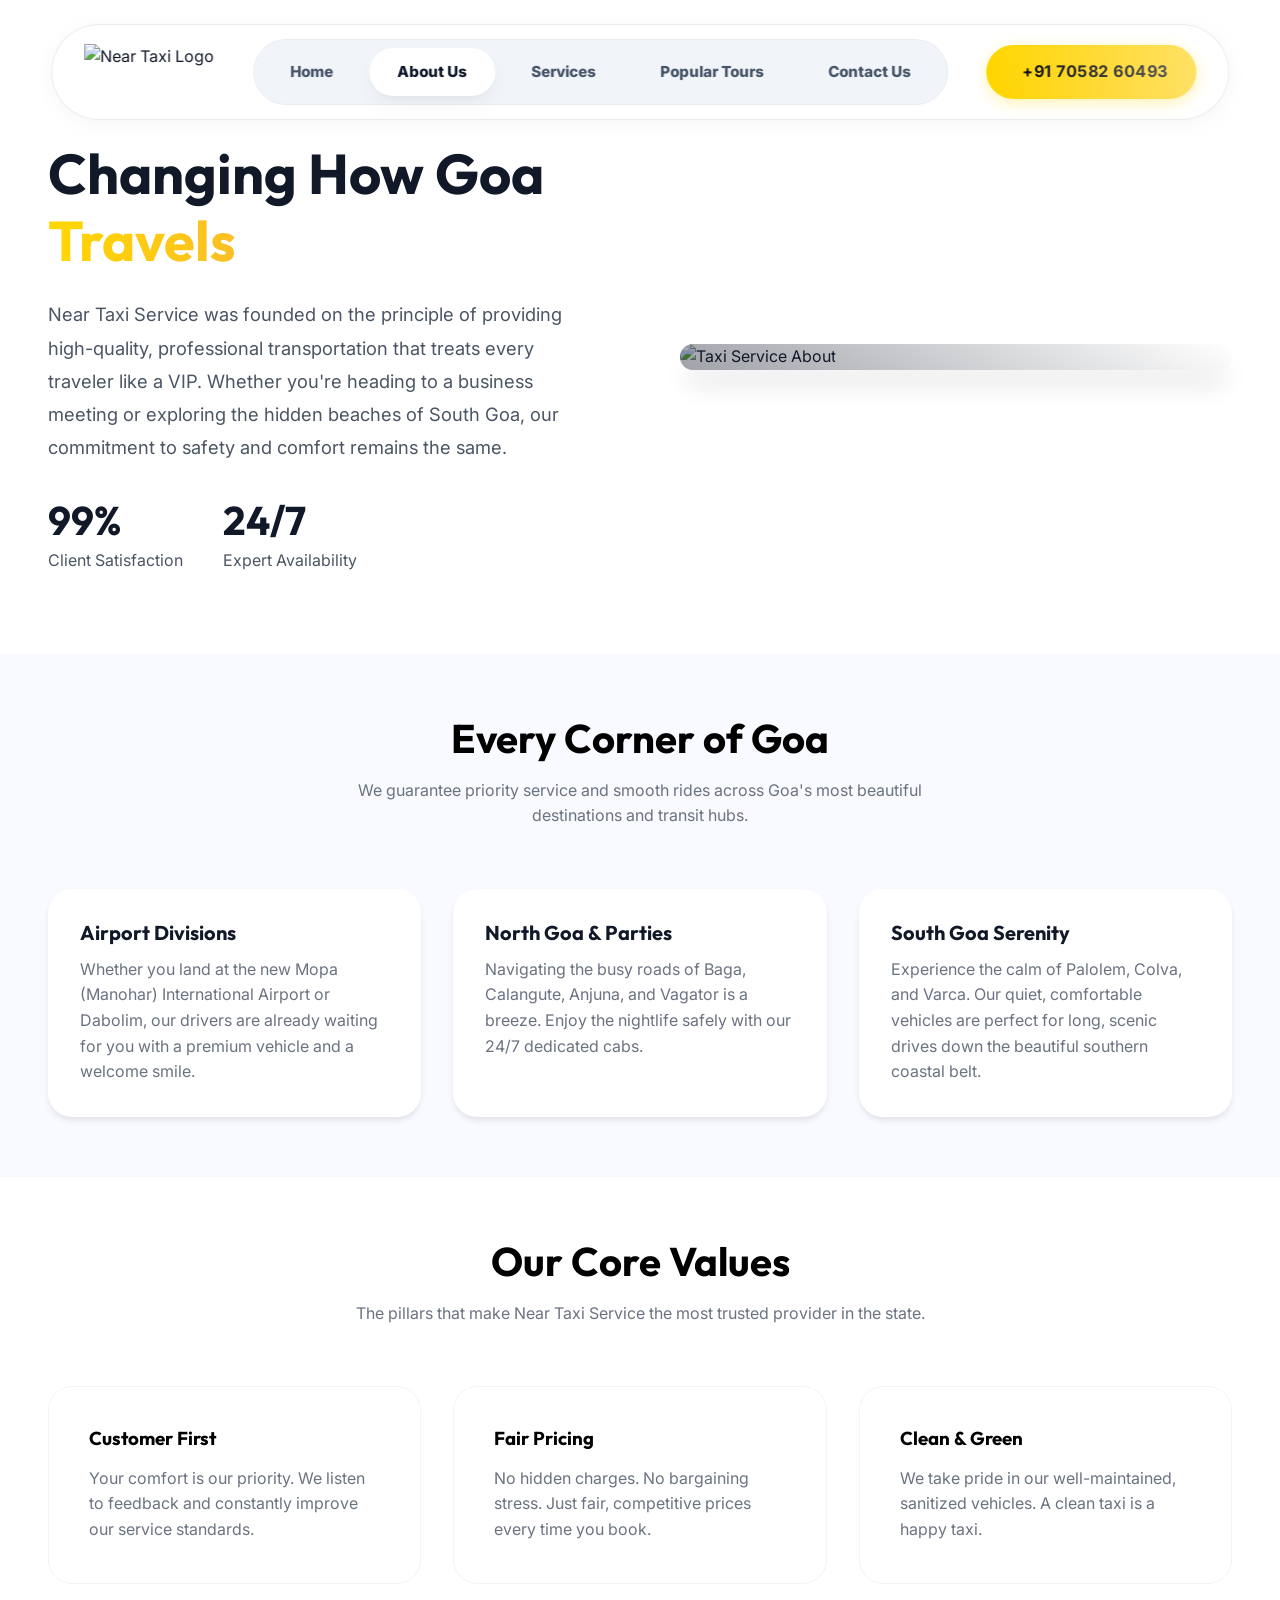
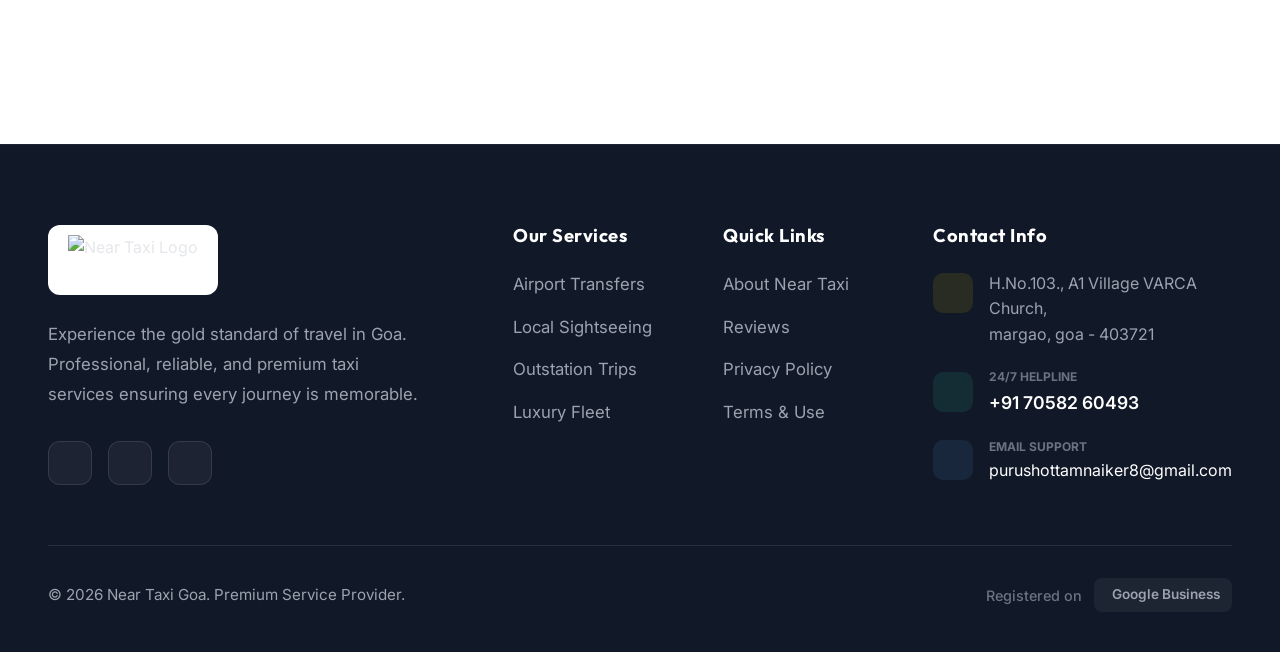
==== commit 6e985a3b: "updated design" ====
--- a/about.html
+++ b/about.html
@@ -71,19 +71,19 @@
                     </a>
                     <a href="about.html" class="active">
                         <div class="link-icon"><i class="ph-fill ph-info"></i></div>
-                        <span>About Us</span>
+                        <span>About us</span>
                     </a>
                     <a href="services.html">
                         <div class="link-icon"><i class="ph-fill ph-grid-four"></i></div>
-                        <span>Our Services</span>
+                        <span>Services</span>
                     </a>
                     <a href="tours.html">
                         <div class="link-icon"><i class="ph-fill ph-map-trifold"></i></div>
-                        <span>Goa Tours</span>
+                        <span>popular tours</span>
                     </a>
                     <a href="contact.html">
                         <div class="link-icon"><i class="ph-fill ph-envelope-simple-open"></i></div>
-                        <span>Contact Us</span>
+                        <span>contact us</span>
                     </a>
                     <!-- <a href="#testimonials">
                         <div class="link-icon"><i class="ph-fill ph-chat-circle-dots"></i></div>
@@ -105,197 +105,239 @@
             </div>
         </div>
 
-        <!-- About Hero -->
-        <section class="mobile-hero" style="min-height: 40vh;">
-            <div class="hero-overlay-main"></div>
-            <div class="hero-content" style="padding-bottom: 40px;">
-
-                <h1 style="font-size: 2.5rem; margin-bottom: 24px;">Changing How Goa <br><span
-                        class="text-accent">Travels</span></h1>
-                <p>Near Taxi Service was founded on the principle of providing high-quality, professional transportation
-                    that treats every traveler like a VIP. Whether you're heading to a business meeting or exploring the
-                    hidden beaches of South Goa, our commitment to safety and comfort remains the same.</p>
+        <!-- Synchronized About Us Content (Mobile Overhaul) -->
+        <section style="padding: 100px 24px 40px; background: #FFFFFF; position: relative; overflow: hidden;">
+            <!-- Subtle Background Glow -->
+            <div
+                style="position: absolute; top: -100px; right: -50px; width: 300px; height: 300px; background: rgba(255, 215, 0, 0.05); filter: blur(100px); border-radius: 50%;">
+            </div>
+
+            <div data-aos="fade-up">
+                <ul
+                    style="list-style: none; padding: 0; margin: 0; display: flex; align-items: center; gap: 8px; margin-bottom: 24px;">
+                    <li style="width: 32px; height: 2px; background: #FFD700; border-radius: 2px;"></li>
+                    <li
+                        style="font-size: 0.75rem; font-weight: 800; color: #111827; text-transform: uppercase; letter-spacing: 2px;">
+                        Our Story</li>
+                </ul>
+
+                <h1
+                    style="font-size: 2.8rem; color: #111827; line-height: 1.1; margin-bottom: 24px; font-weight: 900; letter-spacing: -1px;">
+                    Changing How Goa <br><span class="text-accent" style="color: var(--color-primary);">Travels</span>
+                </h1>
+
+                <p style="font-size: 1.05rem; color: #64748B; line-height: 1.7; margin-bottom: 32px; font-weight: 500;">
+                    Near Taxi Service was founded on the principle of providing high-quality, professional
+                    transportation that treats every traveler like a VIP. Whether you're heading to a business meeting
+                    or exploring hidden beaches, our commitment remains the same.
+                </p>
+
+                <!-- Stats Mirroring Desktop -->
+                <div style="display: grid; grid-template-columns: 1fr 1fr; gap: 16px; margin-bottom: 40px;">
+                    <div
+                        style="background: #F8FAFF; padding: 24px; border-radius: 24px; border: 1px solid #E5EAF5; text-align: center;">
+                        <h2 style="font-size: 2.5rem; margin-bottom: 0; color: #111827; font-weight: 900;">99%</h2>
+                        <p
+                            style="color: #64748B; font-size: 0.7rem; font-weight: 800; text-transform: uppercase; letter-spacing: 1.5px; margin: 0;">
+                            Satisfaction</p>
+                    </div>
+                    <div
+                        style="background: #F8FAFF; padding: 24px; border-radius: 24px; border: 1px solid #E5EAF5; text-align: center;">
+                        <h2 style="font-size: 2.5rem; margin-bottom: 0; color: #111827; font-weight: 900;">24/7</h2>
+                        <p
+                            style="color: #64748B; font-size: 0.7rem; font-weight: 800; text-transform: uppercase; letter-spacing: 1.5px; margin: 0;">
+                            Availability</p>
+                    </div>
+                </div>
+
+                <!-- Mirroring Desktop Image -->
+                <div
+                    style="position: relative; border-radius: 35px; overflow: hidden; box-shadow: 0 30px 60px rgba(0,0,0,0.12); border: 2px solid #FFFFFF;">
+                    <img src="assets/hero_modern.png" alt="Taxi Service About" style="width: 100%; display: block;">
+                    <div
+                        style="position: absolute; inset: 0; background: linear-gradient(30deg, rgba(17, 24, 39, 0.2), transparent);">
+                    </div>
+                </div>
             </div>
         </section>
 
-        <!-- About Content -->
-        <section class="container" style="padding-top: 40px;">
-            <!-- Removed Who We Are mobile card to match desktop -->
-            <div class="stats-grid-mobile"
-                style="display: grid; grid-template-columns: 1fr 1fr; gap: 16px; margin-bottom: 40px;">
-                <div style="background: var(--color-primary); padding: 20px; border-radius: 20px; text-align: center;">
-                    <h3 style="font-size: 1.5rem; margin: 0;">99%</h3>
-                    <p style="font-size: 0.8rem; margin: 0; font-weight: 600;">Client Satisfaction</p>
-                </div>
+        <!-- Every Corner of Goa (Mobile Content Sync) -->
+        <section
+            style="background: #F8FAFF; padding: 60px 24px; border-radius: 40px 40px 0 0; margin-top: -30px; position: relative; z-index: 2;">
+            <div style="text-align: center; margin-bottom: 40px;" data-aos="fade-up">
+                <h2 style="font-size: 2rem; color: #111827; font-weight: 900; letter-spacing: -0.5px;">Every Corner of
+                    Goa</h2>
+                <p style="color: #64748B; font-size: 0.95rem; font-weight: 500;">Priority service across all
+                    destinations and transit hubs.</p>
+            </div>
+
+            <div style="display: flex; flex-direction: column; gap: 20px;">
+                <!-- Airport -->
+                <div style="background: white; padding: 30px; border-radius: 28px; box-shadow: 0 10px 30px rgba(0,0,0,0.04); border: 1px solid #FFFFFF;"
+                    data-aos="fade-up">
+                    <i class="ph-fill ph-airplane-takeoff"
+                        style="font-size: 2.5rem; color: var(--color-primary); margin-bottom: 20px; display: block;"></i>
+                    <h3 style="font-size: 1.25rem; font-weight: 800; margin-bottom: 12px; color: #111827;">Airport
+                        Divisions</h3>
+                    <p style="color: #64748B; font-size: 0.9rem; line-height: 1.6;">Whether you land at Mopa (Manohar)
+                        or Dabolim, our drivers are waiting for you with a premium vehicle and a welcome smile.</p>
+                </div>
+
+                <!-- North Goa -->
+                <div style="background: white; padding: 30px; border-radius: 28px; box-shadow: 0 10px 30px rgba(0,0,0,0.04); border: 1px solid #FFFFFF;"
+                    data-aos="fade-up" data-aos-delay="100">
+                    <i class="ph-fill ph-map-pin"
+                        style="font-size: 2.5rem; color: #3B82F6; margin-bottom: 20px; display: block;"></i>
+                    <h3 style="font-size: 1.25rem; font-weight: 800; margin-bottom: 12px; color: #111827;">North Goa &
+                        Parties</h3>
+                    <p style="color: #64748B; font-size: 0.9rem; line-height: 1.6;">Navigating Baga, Calangute, and
+                        Anjuna is a breeze. Enjoy the vibrant nightlife safely with our dedicated 24/7 cabs.</p>
+                </div>
+
+                <!-- South Goa -->
+                <div style="background: white; padding: 30px; border-radius: 28px; box-shadow: 0 10px 30px rgba(0,0,0,0.04); border: 1px solid #FFFFFF;"
+                    data-aos="fade-up" data-aos-delay="200">
+                    <i class="ph-fill ph-waves"
+                        style="font-size: 2.5rem; color: #10B981; margin-bottom: 20px; display: block;"></i>
+                    <h3 style="font-size: 1.25rem; font-weight: 800; margin-bottom: 12px; color: #111827;">South Goa
+                        Serenity</h3>
+                    <p style="color: #64748B; font-size: 0.9rem; line-height: 1.6;">Experience the calm of Palolem and
+                        Colva. Our quiet, comfortable vehicles are perfect for long, scenic drives down the coast.</p>
+                </div>
+            </div>
+        </section>
+
+        <!-- Core Values (Mobile Content Sync) -->
+        <section style="background: white; padding: 80px 24px 60px;">
+            <div style="text-align: center; margin-bottom: 45px;" data-aos="fade-up">
+                <h2 style="font-size: 2rem; color: #111827; font-weight: 900; letter-spacing: -0.5px;">Our Core Values
+                </h2>
+                <p style="color: #64748B; font-size: 0.95rem; font-weight: 500;">The pillars that make us Goa's most
+                    trusted provider.</p>
+            </div>
+
+            <div style="display: flex; flex-direction: column; gap: 24px;">
+                <div style="padding: 30px; border-radius: 28px; border: 1px solid #F3F4F6; background: #FFFFFF;"
+                    data-aos="fade-right">
+                    <i class="ph-fill ph-heart"
+                        style="font-size: 2.5rem; color: var(--color-primary); margin-bottom: 20px; display: block;"></i>
+                    <h3 style="font-size: 1.25rem; font-weight: 800; color: #111827; margin-bottom: 8px;">Customer First
+                    </h3>
+                    <p style="color: #64748B; font-size: 0.9rem; line-height: 1.6;">Your comfort is our priority. We
+                        listen to feedback and constantly improve our service standards.</p>
+                </div>
+
+                <div style="padding: 30px; border-radius: 28px; border: 1px solid #F3F4F6; background: #FFFFFF;"
+                    data-aos="fade-right" data-aos-delay="100">
+                    <i class="ph-fill ph-hand-coins"
+                        style="font-size: 2.5rem; color: var(--color-primary); margin-bottom: 20px; display: block;"></i>
+                    <h3 style="font-size: 1.25rem; font-weight: 800; color: #111827; margin-bottom: 8px;">Fair Pricing
+                    </h3>
+                    <p style="color: #64748B; font-size: 0.9rem; line-height: 1.6;">No hidden charges. No bargaining
+                        stress. Just fair, competitive prices every time you book.</p>
+                </div>
+
+                <div style="padding: 30px; border-radius: 28px; border: 1px solid #F3F4F6; background: #FFFFFF;"
+                    data-aos="fade-right" data-aos-delay="200">
+                    <i class="ph-fill ph-leaf"
+                        style="font-size: 2.5rem; color: var(--color-primary); margin-bottom: 20px; display: block;"></i>
+                    <h3 style="font-size: 1.25rem; font-weight: 800; color: #111827; margin-bottom: 8px;">Clean & Green
+                    </h3>
+                    <p style="color: #64748B; font-size: 0.9rem; line-height: 1.6;">We take pride in our
+                        well-maintained, sanitized vehicles. A clean taxi is a happy taxi.</p>
+                </div>
+            </div>
+        </section>
+
+        <!-- Elite Modern Mobile Footer -->
+        <footer class="mobile-footer"
+            style="background: linear-gradient(to bottom, #0B0F19, #111827); padding: 80px 0 120px; color: #94A3B8; position: relative;">
+            <!-- Premium Accent Top Bar -->
+            <div
+                style="position: absolute; top: 0; left: 0; width: 100%; height: 2px; background: linear-gradient(90deg, transparent, #FFD700, transparent); opacity: 0.6;">
+            </div>
+
+            <div class="container" style="padding: 0 24px;">
+                <!-- Brand Section -->
+                <div style="text-align: center; margin-bottom: 55px;">
+                    <div
+                        style="background: #FFFFFF; display: inline-flex; justify-content: center; align-items: center; padding: 15px 30px; border-radius: 20px; margin-bottom: 28px; box-shadow: 0 15px 40px rgba(0,0,0,0.4);">
+                        <img src="assets/logo.png" alt="Near Taxi Logo" height="52">
+                    </div>
+                    <p
+                        style="font-size: 0.95rem; line-height: 1.8; color: #94A3B8; max-width: 320px; margin: 0 auto 32px; font-weight: 500; letter-spacing: 0.2px;">
+                        The gold standard of travel in Goa. We blend luxury with reliability to ensure every mile of
+                        your journey is perfection.
+                    </p>
+                    <!-- Social Hub -->
+                    <div style="display: flex; justify-content: center; gap: 18px;">
+                        <a href="#"
+                            style="width: 52px; height: 52px; background: rgba(255,255,255,0.04); border-radius: 50%; display: flex; align-items: center; justify-content: center; color: #FFFFFF; text-decoration: none; border: 1px solid rgba(255,255,255,0.1); box-shadow: 0 5px 15px rgba(0,0,0,0.2);">
+                            <i class="ph-bold ph-facebook-logo" style="font-size: 1.3rem;"></i>
+                        </a>
+                        <a href="#"
+                            style="width: 52px; height: 52px; background: rgba(255,255,255,0.04); border-radius: 50%; display: flex; align-items: center; justify-content: center; color: #FFFFFF; text-decoration: none; border: 1px solid rgba(255,255,255,0.1); box-shadow: 0 5px 15px rgba(0,0,0,0.2);">
+                            <i class="ph-bold ph-instagram-logo" style="font-size: 1.3rem;"></i>
+                        </a>
+                        <a href="#"
+                            style="width: 52px; height: 52px; background: rgba(255,255,255,0.04); border-radius: 50%; display: flex; align-items: center; justify-content: center; color: #FFFFFF; text-decoration: none; border: 1px solid rgba(255,255,255,0.1); box-shadow: 0 5px 15px rgba(0,0,0,0.2);">
+                            <i class="ph-bold ph-whatsapp-logo" style="font-size: 1.3rem;"></i>
+                        </a>
+                    </div>
+                </div>
+
+                <!-- Links Grid -->
                 <div
-                    style="background: #FFFFFF; padding: 20px; border-radius: 20px; text-align: center; color: #111827;">
-                    <h3 style="font-size: 1.5rem; margin: 0; color: var(--color-primary);">24/7</h3>
-                    <p style="font-size: 0.8rem; margin: 0; opacity: 0.8;">Expert Availability</p>
-                </div>
-            </div>
-
-            <h2 style="font-size: 1.5rem; color: #000; margin-bottom: 16px;">Every Corner of Goa</h2>
-            <div
-                style="background: white; border-radius: 24px; padding: 24px; box-shadow: var(--shadow-soft); margin-bottom: 40px;">
-                <p style="color: #4B5563; font-size: 0.9rem; margin-bottom: 20px;">We guarantee priority service and
-                    smooth rides across Goa's most beautiful destinations and transit hubs.</p>
-                <div style="display: flex; flex-direction: column; gap: 12px;">
-                    <div style="background: #F8FAFF; padding: 16px; border-radius: 12px; border: 1px solid #E5EAF5;">
-                        <div style="display: flex; align-items: center; gap: 12px; margin-bottom: 8px;">
-                            <i class="ph-fill ph-airplane-takeoff"
-                                style="color: var(--color-primary); font-size: 1.5rem;"></i>
-                            <span style="font-weight: 700; font-size: 1rem; color: #111827;">Airport Divisions</span>
-                        </div>
-                        <p style="color: #6B7280; font-size: 0.85rem; line-height: 1.5; margin: 0;">Whether you land at
-                            the new Mopa (Manohar) International Airport or Dabolim, our drivers are already waiting for
-                            you with a premium vehicle and a welcome smile.</p>
-                    </div>
-                    <div style="background: #F8FAFF; padding: 16px; border-radius: 12px; border: 1px solid #E5EAF5;">
-                        <div style="display: flex; align-items: center; gap: 12px; margin-bottom: 8px;">
-                            <i class="ph-fill ph-map-pin" style="color: #3B82F6; font-size: 1.5rem;"></i>
-                            <span style="font-weight: 700; font-size: 1rem; color: #111827;">North Goa & Parties</span>
-                        </div>
-                        <p style="color: #6B7280; font-size: 0.85rem; line-height: 1.5; margin: 0;">Navigating the busy
-                            roads of Baga, Calangute, Anjuna, and Vagator is a breeze. Enjoy the nightlife safely with
-                            our 24/7 dedicated cabs.</p>
-                    </div>
-                    <div style="background: #F8FAFF; padding: 16px; border-radius: 12px; border: 1px solid #E5EAF5;">
-                        <div style="display: flex; align-items: center; gap: 12px; margin-bottom: 8px;">
-                            <i class="ph-fill ph-waves" style="color: #10B981; font-size: 1.5rem;"></i>
-                            <span style="font-weight: 700; font-size: 1rem; color: #111827;">South Goa Serenity</span>
-                        </div>
-                        <p style="color: #6B7280; font-size: 0.85rem; line-height: 1.5; margin: 0;">Experience the calm
-                            of Palolem, Colva, and Varca. Our quiet, comfortable vehicles are perfect for long, scenic
-                            drives down the beautiful southern coastal belt.</p>
-                    </div>
-                </div>
-            </div>
-
-            <h2 style="font-size: 1.5rem; color: #000; margin-bottom: 24px;">Our Core Values</h2>
-
-            <div class="value-item" style="display: flex; gap: 16px; margin-bottom: 24px;">
-                <div
-                    style="width: 48px; height: 48px; background: rgba(37, 99, 235, 0.1); border-radius: 12px; display: flex; align-items: center; justify-content: center; color: var(--color-primary); flex-shrink: 0;">
-                    <i class="ph ph-heart" style="font-size: 1.5rem;"></i>
-                </div>
-                <div>
-                    <h4 style="margin-bottom: 4px; font-size: 1.1rem;">Customer First</h4>
-                    <p style="font-size: 0.9rem; color: #6B7280;">Your comfort is our priority. We listen to feedback
-                        and constantly improve our service standards.</p>
-                </div>
-            </div>
-
-            <div class="value-item" style="display: flex; gap: 16px; margin-bottom: 24px;">
-                <div
-                    style="width: 48px; height: 48px; background: rgba(37, 99, 235, 0.1); border-radius: 12px; display: flex; align-items: center; justify-content: center; color: var(--color-primary); flex-shrink: 0;">
-                    <i class="ph ph-hand-coins" style="font-size: 1.5rem;"></i>
-                </div>
-                <div>
-                    <h4 style="margin-bottom: 4px; font-size: 1.1rem;">Fair Pricing</h4>
-                    <p style="font-size: 0.9rem; color: #6B7280;">No hidden charges. No bargaining stress. Just fair,
-                        competitive prices every time you book.</p>
-                </div>
-            </div>
-
-            <div class="value-item" style="display: flex; gap: 16px; margin-bottom: 24px;">
-                <div
-                    style="width: 48px; height: 48px; background: rgba(37, 99, 235, 0.1); border-radius: 12px; display: flex; align-items: center; justify-content: center; color: var(--color-primary); flex-shrink: 0;">
-                    <i class="ph ph-leaf" style="font-size: 1.5rem;"></i>
-                </div>
-                <div>
-                    <h4 style="margin-bottom: 4px; font-size: 1.1rem;">Clean & Green</h4>
-                    <p style="font-size: 0.9rem; color: #6B7280;">We take pride in our well-maintained, sanitized
-                        vehicles. A clean taxi is a happy taxi.</p>
-                </div>
-            </div>
-        </section>
-
-        <!-- Premium Mobile Footer -->
-        <footer class="mobile-footer" style="background: #FFFFFF; padding: 50px 0 20px; color: #4B5563;">
-            <div class="container">
-                <div style="text-align: center; margin-bottom: 40px;">
-                    <img src="assets/logo.png" alt="Near Taxi Logo" height="105" style="margin-bottom: 16px;">
-                    <p style="font-size: 0.9rem; line-height: 1.6; max-width: 280px; margin: 0 auto; color: #4B5563;">
-                        Experience the gold standard of travel in Goa. Professional, reliable, and premium taxi
-                        services 24/7.</p>
-                </div>
-
-                <div style="display: grid; grid-template-columns: repeat(2, 1fr); gap: 30px; margin-bottom: 40px;">
+                    style="display: grid; grid-template-columns: 1fr; gap: 35px; margin-bottom: 50px; padding: 40px 0; border-top: 1px solid rgba(255,255,255,0.05); border-bottom: 1px solid rgba(255,255,255,0.05); text-align: center;">
                     <div>
-                        <h4 style="color: #111827; font-size: 1rem; margin-bottom: 16px; font-weight: 700;">Services
-                        </h4>
+                        <h4
+                            style="color: #FFFFFF; font-size: 0.95rem; margin-bottom: 24px; font-weight: 900; letter-spacing: 1.5px; text-transform: uppercase;">
+                            Quick Links</h4>
                         <ul
-                            style="list-style: none; padding: 0; margin: 0; display: flex; flex-direction: column; gap: 10px;">
+                            style="list-style: none; padding: 0; margin: 0; display: flex; flex-direction: column; gap: 16px;">
+                            <li><a href="index.html"
+                                    style="color: inherit; text-decoration: none; font-size: 0.95rem;">Home</a></li>
+                            <li><a href="about.html"
+                                    style="color: #FFD700; text-decoration: none; font-size: 0.95rem; font-weight: 700;">About
+                                    us</a></li>
                             <li><a href="services.html"
-                                    style="color: inherit; text-decoration: none; font-size: 0.85rem;">Airport
-                                    Transfers</a></li>
+                                    style="color: inherit; text-decoration: none; font-size: 0.95rem;">Services</a></li>
                             <li><a href="tours.html"
-                                    style="color: inherit; text-decoration: none; font-size: 0.85rem;">Local
-                                    Sightseeing</a></li>
-                            <li><a href="tours.html"
-                                    style="color: inherit; text-decoration: none; font-size: 0.85rem;">Outstation
-                                    Trips</a></li>
+                                    style="color: inherit; text-decoration: none; font-size: 0.95rem;">popular tours</a>
+                            </li>
+                            <li><a href="contact.html"
+                                    style="color: inherit; text-decoration: none; font-size: 0.95rem;">contact us</a>
+                            </li>
                         </ul>
                     </div>
+
                     <div>
-                        <h4 style="color: #111827; font-size: 1rem; margin-bottom: 16px; font-weight: 700;">Support
-                        </h4>
-                        <ul
-                            style="list-style: none; padding: 0; margin: 0; display: flex; flex-direction: column; gap: 10px;">
-                            <li><a href="about.html"
-                                    style="color: inherit; text-decoration: none; font-size: 0.85rem;">About Us</a>
-                            </li>
-                            <li><a href="#" style="color: inherit; text-decoration: none; font-size: 0.85rem;">Contact
-                                    Us</a></li>
-                            <li><a href="#" style="color: inherit; text-decoration: none; font-size: 0.85rem;">Privacy
-                                    Policy</a></li>
-                        </ul>
-                    </div>
-                </div>
-
-                <div
-                    style="background: #F9FAFB; border-radius: 20px; padding: 24px; border: 1px solid #E5E7EB; margin-bottom: 40px;">
-                    <h4
-                        style="color: #111827; font-size: 1rem; margin-bottom: 20px; font-weight: 700; text-align: center;">
-                        Contact Details</h4>
-                    <div style="display: flex; flex-direction: column; gap: 16px;">
-                        <div style="display: flex; gap: 12px; align-items: flex-start;">
-                            <div
-                                style="width: 36px; height: 36px; background: #F3F4F6; border-radius: 10px; display: flex; align-items: center; justify-content: center; flex-shrink: 0;">
-                                <i class="ph-fill ph-map-pin" style="color: #F87171;"></i>
-                            </div>
-                            <span style="font-size: 0.85rem; line-height: 1.4;">H.No.103., A1 Village VARCA Church,
-                                margao, goa - 403721</span>
-                        </div>
-                        <a href="tel:+917058260493"
-                            style="display: flex; gap: 12px; align-items: center; color: inherit; text-decoration: none;">
-                            <div
-                                style="width: 36px; height: 36px; background: #F3F4F6; border-radius: 10px; display: flex; align-items: center; justify-content: center; flex-shrink: 0;">
-                                <i class="ph-fill ph-phone-call" style="color: #60A5FA;"></i>
-                            </div>
-                            <span style="font-size: 0.85rem;">+91 70582 60493</span>
-                        </a>
-                        <a href="mailto:purushottamnaiker8@gmail.com"
-                            style="display: flex; gap: 12px; align-items: center; color: inherit; text-decoration: none;">
-                            <div
-                                style="width: 36px; height: 36px; background: #F3F4F6; border-radius: 10px; display: flex; align-items: center; justify-content: center; flex-shrink: 0;">
-                                <i class="ph-fill ph-envelope-simple" style="color: #34D399;"></i>
-                            </div>
-                            <span style="font-size: 0.85rem; word-break: break-all;">purushottamnaiker8@gmail.com</span>
-                        </a>
-                    </div>
-                </div>
-
-                <div style="display: flex; justify-content: center; gap: 20px; margin-bottom: 30px;">
-                    <a href="#" style="font-size: 1.5rem; color: #4B5563;"><i class="ph-fill ph-facebook-logo"></i></a>
-                    <a href="#" style="font-size: 1.5rem; color: #4B5563;"><i class="ph-fill ph-instagram-logo"></i></a>
-                    <a href="#" style="font-size: 1.5rem; color: #4B5563;"><i class="ph-fill ph-whatsapp-logo"></i></a>
-                </div>
-
-                <div style="text-align: center; border-top: 1px solid #E5E7EB; padding-top: 20px;">
-                    <p style="font-size: 0.75rem; color: #6B7280; margin: 0;">&copy; 2026 Near Taxi Goa. Crafted for
-                        Premium Excellence.</p>
-                </div>
+                        <h4
+                            style="color: #FFFFFF; font-size: 0.95rem; margin-bottom: 24px; font-weight: 900; letter-spacing: 1.5px; text-transform: uppercase;">
+                            Direct Contact</h4>
+                        <div style="display: flex; flex-direction: column; gap: 20px; align-items: center;">
+                            <a href="tel:+917058260493"
+                                style="display: flex; align-items: center; gap: 12px; color: #FFFFFF; text-decoration: none; font-weight: 700; font-size: 1.1rem; background: rgba(255,255,255,0.03); padding: 12px 24px; border-radius: 100px; border: 1px solid rgba(255,255,255,0.1);">
+                                <i class="ph-fill ph-phone" style="color: #FFD700;"></i> +91 70582 60493
+                            </a>
+                        </div>
+                    </div>
+                </div>
+
+                <!-- Trust Badge -->
+                <div style="text-align: center; margin-bottom: 30px;">
+                    <div
+                        style="display: inline-flex; align-items: center; gap: 10px; background: rgba(255,255,255,0.03); padding: 10px 20px; border-radius: 12px; border: 1px solid rgba(255,255,255,0.1);">
+                        <i class="ph-fill ph-google-logo" style="color: #4285F4; font-size: 1.2rem;"></i>
+                        <span style="font-size: 0.85rem; color: #FFFFFF; font-weight: 600;">Top Rated on Google
+                            Business</span>
+                    </div>
+                </div>
+
+                <p
+                    style="text-align: center; font-size: 0.75rem; color: #4B5563; margin: 0; font-weight: 600; letter-spacing: 0.5px; text-transform: uppercase;">
+                    &copy; 2026 NEAR TAXI GOA. ALL RIGHTS RESERVED.
+                </p>
             </div>
         </footer>
 
--- a/css/mobile.css
+++ b/css/mobile.css
@@ -158,28 +158,59 @@
     }
 
     .hero-content h1 {
-        font-size: 3.5rem;
+        font-size: 3rem;
         font-weight: 800;
-        line-height: 0.95;
-        margin-bottom: 12px;
-        letter-spacing: -1px;
-        color: #111827 !important;
-        /* Force white on dark overlay */
-        text-shadow: 0 2px 10px rgba(0, 0, 0, 0.5);
+        line-height: 1.05;
+        margin-bottom: 15px;
+        letter-spacing: -1.5px;
+        color: #FFFFFF !important;
+        text-shadow: 0 4px 15px rgba(0, 0, 0, 0.4);
     }
 
     .hero-content h1 span.text-accent {
-        color: #111827 !important;
-        text-shadow: 0 2px 10px rgba(0, 0, 0, 0.8);
-        /* Strong shadow for white-on-yellow contrast */
+        color: var(--color-primary) !important;
+        text-shadow: 0 4px 20px rgba(0, 0, 0, 0.6);
     }
 
     .hero-content p {
-        font-size: 1.15rem;
-        color: rgba(255, 255, 255, 0.95) !important;
+        font-size: 1.05rem;
+        color: rgba(255, 255, 255, 0.9) !important;
         margin-bottom: 24px;
-        font-weight: 400;
+        font-weight: 500;
+        line-height: 1.6;
+        max-width: 100%;
         text-shadow: 0 1px 5px rgba(0, 0, 0, 0.5);
+    }
+
+    /* Trust Indicators Mobile - Horizontal Single Line FORCE */
+    .trust-indicators {
+        display: flex !important;
+        flex-direction: row !important;
+        flex-wrap: nowrap !important;
+        justify-content: space-between !important;
+        align-items: center !important;
+        margin-bottom: 32px;
+        border-top: 1px solid rgba(255, 255, 255, 0.2);
+        padding-top: 16px;
+        gap: 4px !important;
+        /* Extremely tight for mobile */
+    }
+
+    .trust-item {
+        display: flex !important;
+        align-items: center !important;
+        gap: 4px !important;
+        color: #FFFFFF !important;
+        font-size: 0.7rem !important;
+        /* Reduced for single line fit */
+        font-weight: 700 !important;
+        opacity: 1 !important;
+        white-space: nowrap !important;
+    }
+
+    .trust-item i {
+        color: var(--color-primary) !important;
+        font-size: 0.9rem !important;
     }
 
     .hero-actions {
@@ -242,6 +273,91 @@
         /* Force gray */
         text-transform: uppercase;
         letter-spacing: 0.5px;
+    }
+
+    /* --- Why Choose Us (Mobile Overhaul) - Compact Auto Scroll --- */
+    .mobile-choose-grid {
+        display: flex;
+        gap: 12px;
+        overflow-x: auto;
+        padding: 0 20px 20px;
+        scroll-snap-type: x mandatory;
+        -webkit-overflow-scrolling: touch;
+        scrollbar-width: none;
+    }
+
+    .mobile-choose-grid::-webkit-scrollbar {
+        display: none;
+    }
+
+    .choose-card {
+        flex: 0 0 280px;
+        /* Much wider for better readability */
+        scroll-snap-align: center;
+        background: #FFFFFF;
+        border-radius: 24px;
+        padding: 32px 24px;
+        text-align: center;
+        display: flex;
+        flex-direction: column;
+        align-items: center;
+        box-shadow: 0 10px 30px rgba(17, 24, 39, 0.05);
+        border: 1px solid rgba(17, 24, 39, 0.03);
+    }
+
+    .choose-card h3 {
+        font-size: 1.2rem;
+        /* Clearer heading */
+        font-weight: 800;
+        margin-bottom: 12px;
+        color: #111827 !important;
+        line-height: 1.3;
+    }
+
+    .choose-card p {
+        font-size: 0.9rem;
+        /* Improved text size */
+        color: #6B7280 !important;
+        line-height: 1.6;
+        margin: 0;
+    }
+
+    .choose-icon-container {
+        width: 48px;
+        height: 48px;
+        border-radius: 14px;
+        display: flex;
+        align-items: center;
+        justify-content: center;
+        margin-bottom: 16px;
+        font-size: 1.5rem;
+        position: relative;
+    }
+
+    .choose-icon-container::after {
+        content: '';
+        position: absolute;
+        inset: -6px;
+        border-radius: inherit;
+        background: inherit;
+        opacity: 0.15;
+        filter: blur(15px);
+        z-index: -1;
+    }
+
+    .choose-icon-container.safe {
+        background: linear-gradient(135deg, #FFF9E6 0%, #FFF0C2 100%);
+        color: #FBBF24;
+    }
+
+    .choose-icon-container.time {
+        background: linear-gradient(135deg, #E6F0FF 0%, #D1E5FF 100%);
+        color: #3B82F6;
+    }
+
+    .choose-icon-container.price {
+        background: linear-gradient(135deg, #E6FFE6 0%, #C2FFC2 100%);
+        color: #10B981;
     }
 
     /* --- Lamborghini Animation Optimization --- */
@@ -283,88 +399,106 @@
     }
 
     .quick-card i {
-        width: 50px;
-        height: 50px;
-        background: white;
+        width: 52px;
+        height: 52px;
         border-radius: 16px;
         display: flex;
         align-items: center;
         justify-content: center;
-        font-size: 1.5rem;
-        color: #111827 !important;
-        /* Force dark icons */
-        box-shadow: 0 4px 12px rgba(0, 0, 0, 0.05);
+        font-size: 1.6rem;
+        transition: all 0.3s ease;
+        box-shadow: 0 8px 16px rgba(0, 0, 0, 0.04);
+        border: 1px solid rgba(255, 255, 255, 0.8);
+    }
+
+    /* Premium Color Accents - Mobile */
+    .quick-card:nth-child(1) i {
+        background: #FFF9E6;
+        color: #F59E0B !important;
+    }
+
+    .quick-card:nth-child(2) i {
+        background: #E6F0FF;
+        color: #3B82F6 !important;
+    }
+
+    .quick-card:nth-child(3) i {
+        background: #E6FFE6;
+        color: #10B981 !important;
+    }
+
+    .quick-card:nth-child(4) i {
+        background: #F5F3FF;
+        color: #8B5CF6 !important;
     }
 
     .quick-card span {
         font-size: 0.75rem;
-        font-weight: 600;
-        color: #4B5563 !important;
-        /* Force gray text */
+        font-weight: 700;
+        color: #111827 !important;
         line-height: 1.2;
-    }
-
-    /* --- Horizontal Services (Flutter Style) --- */
-    .h-scroll-container {
-        display: flex;
-        gap: 16px;
-        overflow-x: auto;
-        padding: 0 24px 40px 24px;
-        scroll-snap-type: x mandatory;
-        -webkit-overflow-scrolling: touch;
-    }
-
-    .h-scroll-container::-webkit-scrollbar,
+        margin-top: 4px;
+    }
+
+    /* Scrollbar hiding for horizontal sections */
     .places-scroll::-webkit-scrollbar,
     .fleet-scroll::-webkit-scrollbar {
         display: none;
     }
 
-    .service-card-mobile {
-        min-width: 260px;
-        background: white;
-        border-radius: var(--border-radius-lg);
-        padding: 24px;
-        box-shadow: var(--shadow-soft);
-        scroll-snap-align: start;
-        border: 1px solid rgba(0, 0, 0, 0.03);
+    /* --- Modern Premium Services - Mobile --- */
+    .service-card-modern {
+        background: #FFFFFF;
+        border-radius: 20px;
+        padding: 20px;
+        border: 1px solid rgba(0, 0, 0, 0.04);
+        box-shadow: 0 10px 30px rgba(0, 0, 0, 0.03);
         display: flex;
         flex-direction: column;
-        justify-content: space-between;
-        height: 180px;
-        position: relative;
-        overflow: hidden;
+        gap: 16px;
+        transition: transform 0.3s ease;
+    }
+
+    .service-card-modern:active {
+        transform: scale(0.98);
+    }
+
+    .service-icon-box {
+        width: 48px;
+        height: 48px;
+        background: #FEE2E2;
+        color: #EF4444;
+        border-radius: 14px;
+        display: flex;
+        align-items: center;
+        justify-content: center;
+        font-size: 1.4rem;
+    }
+
+    .service-content h3 {
+        font-size: 1.1rem;
+        font-weight: 800;
         color: #111827 !important;
-    }
-
-    .service-card-mobile p {
-        color: #4B5563 !important;
-        font-size: 0.9rem;
-    }
-
-    .service-card-mobile i {
-        color: var(--color-accent) !important;
-    }
-
-    /* Yellow accent blob */
-    .service-card-mobile::after {
-        content: '';
-        position: absolute;
-        top: -20px;
-        right: -20px;
-        width: 80px;
-        height: 80px;
-        background: var(--color-primary);
-        opacity: 0.1;
-        border-radius: 50%;
-        filter: blur(20px);
-    }
-
-    .service-card-mobile h3 {
-        font-size: 1.25rem;
-        font-weight: 700;
-        margin-top: 12px;
-        color: #111827 !important;
+        margin-bottom: 6px;
+    }
+
+    .service-content p {
+        font-size: 0.82rem;
+        color: #64748B !important;
+        line-height: 1.5;
+        margin-bottom: 16px;
+    }
+
+    .service-cta {
+        display: inline-flex;
+        align-items: center;
+        gap: 6px;
+        color: #FFD700 !important;
+        font-weight: 800;
+        text-decoration: none;
+        font-size: 0.85rem;
+        text-transform: uppercase;
+        letter-spacing: 1px;
     }
 
     /* --- Popular Places Grid --- */
@@ -486,13 +620,17 @@
 
     /* --- Mobile Footer --- */
     .mobile-footer {
-        background: #F8FAFF;
-        color: #111827;
-        padding: 40px 24px 120px 24px;
-        /* Space for bottom nav */
-        border-top-left-radius: 32px;
-        border-top-right-radius: 32px;
-        margin-top: 40px;
+        background: #0B0F19;
+        /* Consistent with inline dark theme */
+        color: #94A3B8;
+        padding: 60px 0 120px 0;
+        /* Space for bottom nav, no side padding on the footer element itself */
+        margin: 0;
+        /* NO MARGINS */
+        border-radius: 0;
+        /* NO ROUNDED CORNERS */
+        width: 100%;
+        position: relative;
     }
 
     .footer-brand img {
@@ -544,9 +682,9 @@
     .mobile-menu-overlay {
         position: fixed;
         inset: 0;
-        background: rgba(255, 255, 255, 0.8);
-        backdrop-filter: blur(25px);
-        -webkit-backdrop-filter: blur(25px);
+        background: rgba(255, 255, 255, 0.92);
+        backdrop-filter: blur(30px);
+        -webkit-backdrop-filter: blur(30px);
         z-index: 2000;
         opacity: 0;
         visibility: hidden;
@@ -605,39 +743,41 @@
     .menu-links a {
         display: flex;
         align-items: center;
-        gap: 20px;
-        padding: 16px;
-        border-radius: 20px;
+        gap: 24px;
+        padding: 12px 18px;
+        border-radius: 28px;
         color: #111827;
         text-decoration: none;
-        font-size: 1.25rem;
-        font-weight: 700;
+        font-size: 1.4rem;
+        font-weight: 800;
         background: transparent;
-        transition: all 0.3s ease;
+        transition: all 0.3s cubic-bezier(0.4, 0, 0.2, 1);
+        border: 2px solid transparent;
     }
 
     .menu-links a:active {
-        background: rgba(255, 215, 0, 0.1);
-        transform: translateX(10px);
+        background: rgba(0, 0, 0, 0.03);
+        transform: scale(0.98);
     }
 
     .menu-links a.active {
-        background: rgba(255, 215, 0, 0.15);
-        color: #000;
-        box-shadow: inset 4px 0 0 var(--color-primary);
+        background: #FFFBEB !important;
+        border: 2px solid #FEF3C7;
+        color: #111827;
     }
 
     .link-icon {
-        width: 48px;
-        height: 48px;
-        background: white;
-        border-radius: 14px;
-        display: flex;
-        align-items: center;
-        justify-content: center;
-        font-size: 1.5rem;
+        width: 56px;
+        height: 56px;
+        background: #FFFFFF;
+        border-radius: 18px;
+        display: flex;
+        align-items: center;
+        justify-content: center;
+        font-size: 1.6rem;
         color: #FFD700;
-        box-shadow: 0 4px 12px rgba(0, 0, 0, 0.05);
+        box-shadow: 0 8px 24px rgba(0, 0, 0, 0.08);
+        flex-shrink: 0;
     }
 
     .menu-cta {
@@ -671,4 +811,47 @@
         font-size: 1.75rem;
         color: #111827;
     }
+}
+
+/* --- Premium Animations for Experience Section --- */
+@keyframes pulse-premium {
+    0% {
+        transform: scale(1);
+        box-shadow: 0 20px 40px rgba(0, 0, 0, 0.25);
+    }
+
+    50% {
+        transform: scale(1.02);
+        box-shadow: 0 25px 50px rgba(255, 215, 0, 0.2);
+    }
+
+    100% {
+        transform: scale(1);
+        box-shadow: 0 20px 40px rgba(0, 0, 0, 0.25);
+    }
+}
+
+@keyframes shim {
+    0% {
+        left: -100%;
+    }
+
+    100% {
+        left: 100%;
+    }
+}
+
+.premium-pulse-badge {
+    animation: pulse-premium 3s infinite ease-in-out;
+}
+
+.experience-card-mobile {
+    transition: all 0.3s cubic-bezier(0.16, 1, 0.3, 1);
+}
+
+.experience-card-mobile:active,
+.service-card-modern:active,
+.fleet-card-modern:active {
+    transform: scale(0.96);
+    background: #FFFFFF !important;
 }
--- a/css/desktop.css
+++ b/css/desktop.css
@@ -16,12 +16,14 @@
 }
 
 /* Proper sizing and padding for all container content on desktop */
-.container {
-    max-width: 1400px;
-    margin-left: auto;
-    margin-right: auto;
-    padding-left: 48px;
-    padding-right: 48px;
+@media (min-width: 1024px) {
+    .container {
+        max-width: 1400px;
+        margin-left: auto;
+        margin-right: auto;
+        padding-left: 48px;
+        padding-right: 48px;
+    }
 }
 
 .desktop-nav .container {
@@ -107,29 +109,34 @@
 
 .nav-links {
     display: flex;
-    gap: 0.5rem;
-    align-items: center;
-    background: rgba(243, 244, 246, 0.6);
-    padding: 6px;
+    gap: 8px;
+    align-items: center;
+    background: #F1F5F9;
+    padding: 8px;
     border-radius: 100px;
-    border: 1px solid rgba(229, 231, 235, 0.5);
+    border: 1px solid rgba(0, 0, 0, 0.03);
 }
 
 .nav-links a {
-    font-weight: 600;
-    font-size: 1rem;
-    color: #4B5563;
-    position: relative;
-    padding: 10px 20px;
-    transition: all 0.3s ease;
+    font-weight: 800;
+    font-size: 0.95rem;
+    color: #475569;
+    text-decoration: none;
+    padding: 12px 28px;
+    transition: all 0.4s cubic-bezier(0.16, 1, 0.3, 1);
     border-radius: 100px;
-}
-
-.nav-links a:hover,
+    display: flex;
+    align-items: center;
+}
+
+.nav-links a:hover {
+    color: #111827;
+}
+
 .nav-links a.active {
-    color: #111827;
-    background: #ffffff;
-    box-shadow: 0 2px 8px rgba(0, 0, 0, 0.05);
+    color: #0F172A;
+    background: #FFFFFF;
+    box-shadow: 0 10px 25px -5px rgba(0, 0, 0, 0.06), 0 4px 6px -2px rgba(0, 0, 0, 0.03);
 }
 
 .nav-cta .btn-primary {
@@ -193,11 +200,10 @@
 /* --- Hero Section --- */
 .desktop-hero {
     position: relative;
-    height: 100vh;
-    display: flex;
-    align-items: center;
-    padding-top: 80px;
-    padding-bottom: 20px;
+    padding-top: 140px;
+    padding-bottom: 80px;
+    display: flex;
+    align-items: center;
     z-index: 1;
     background: #000;
     overflow: hidden;
@@ -385,6 +391,113 @@
     font-size: 1.6rem;
 }
 
+/* --- Premium Desktop Quick Nav - Refined & Compact --- */
+.desktop-quick-nav {
+    margin-top: -50px;
+    position: relative;
+    z-index: 10;
+    margin-bottom: 40px;
+    display: flex;
+    justify-content: center;
+}
+
+.quick-nav-wrapper {
+    background: rgba(255, 255, 255, 0.95);
+    backdrop-filter: blur(20px);
+    border-radius: 30px;
+    padding: 24px 60px;
+    display: flex;
+    justify-content: space-between;
+    align-items: center;
+    box-shadow: 0 30px 60px rgba(0, 0, 0, 0.08);
+    border: 1px solid rgba(255, 255, 255, 0.8);
+    width: 100%;
+    max-width: 1100px;
+    gap: 40px;
+}
+
+.quick-nav-item {
+    display: flex;
+    align-items: center;
+    gap: 15px;
+    text-decoration: none;
+    transition: all 0.4s cubic-bezier(0.165, 0.84, 0.44, 1);
+    position: relative;
+}
+
+.quick-nav-item:hover {
+    transform: translateY(-5px);
+}
+
+.quick-icon-box {
+    width: 56px;
+    height: 56px;
+    background: #F8FAFF;
+    border-radius: 16px;
+    display: flex;
+    align-items: center;
+    justify-content: center;
+    font-size: 1.6rem;
+    color: #111827;
+    transition: all 0.4s ease;
+    border: 1px solid #F1F5F9;
+}
+
+/* Individual Premium Color Accents */
+.quick-nav-item:nth-child(1) .quick-icon-box {
+    background: #FFF9E6;
+    color: #F59E0B;
+}
+
+.quick-nav-item:nth-child(2) .quick-icon-box {
+    background: #E6F0FF;
+    color: #3B82F6;
+}
+
+.quick-nav-item:nth-child(3) .quick-icon-box {
+    background: #E6FFE6;
+    color: #10B981;
+}
+
+.quick-nav-item:nth-child(4) .quick-icon-box {
+    background: #F5F3FF;
+    color: #8B5CF6;
+}
+
+.quick-nav-item:hover .quick-icon-box {
+    transform: scale(1.1) rotate(5deg);
+    box-shadow: 0 10px 20px rgba(0, 0, 0, 0.05);
+}
+
+.quick-nav-item span {
+    font-size: 1rem;
+    font-weight: 700;
+    color: #111827;
+    white-space: nowrap;
+}
+
+.quick-nav-item::after {
+    content: '';
+    position: absolute;
+    bottom: -10px;
+    left: 71px;
+    /* Aligned with text */
+    width: 0;
+    height: 3px;
+    background: var(--color-primary);
+    border-radius: 10px;
+    transition: width 0.3s ease;
+}
+
+.quick-nav-item:hover::after {
+    width: calc(100% - 71px);
+}
+
+.trust-item i {
+    color: var(--color-primary);
+    font-size: 1.4rem;
+}
+
 .trust-indicators {
     display: flex;
     gap: 32px;
@@ -401,8 +514,6 @@
     font-size: 0.95rem;
 }
 
-
-
 .trust-item i {
     color: var(--color-primary);
     font-size: 1.4rem;
@@ -420,13 +531,11 @@
 
 .experience-excellence-section {
     background: #F8FAFF;
-    height: 100vh;
+    padding: 100px 0;
     display: flex;
     align-items: center;
     color: #111827;
     overflow: hidden;
-    padding: 0;
-    /* Centered with flex */
 }
 
 .experience-grid {
@@ -822,7 +931,7 @@
 
 /* Why Choose Us Desktop */
 .why-choose-desktop {
-    height: 100vh;
+    padding: 60px 0 100px;
     display: flex;
     align-items: center;
     position: relative;
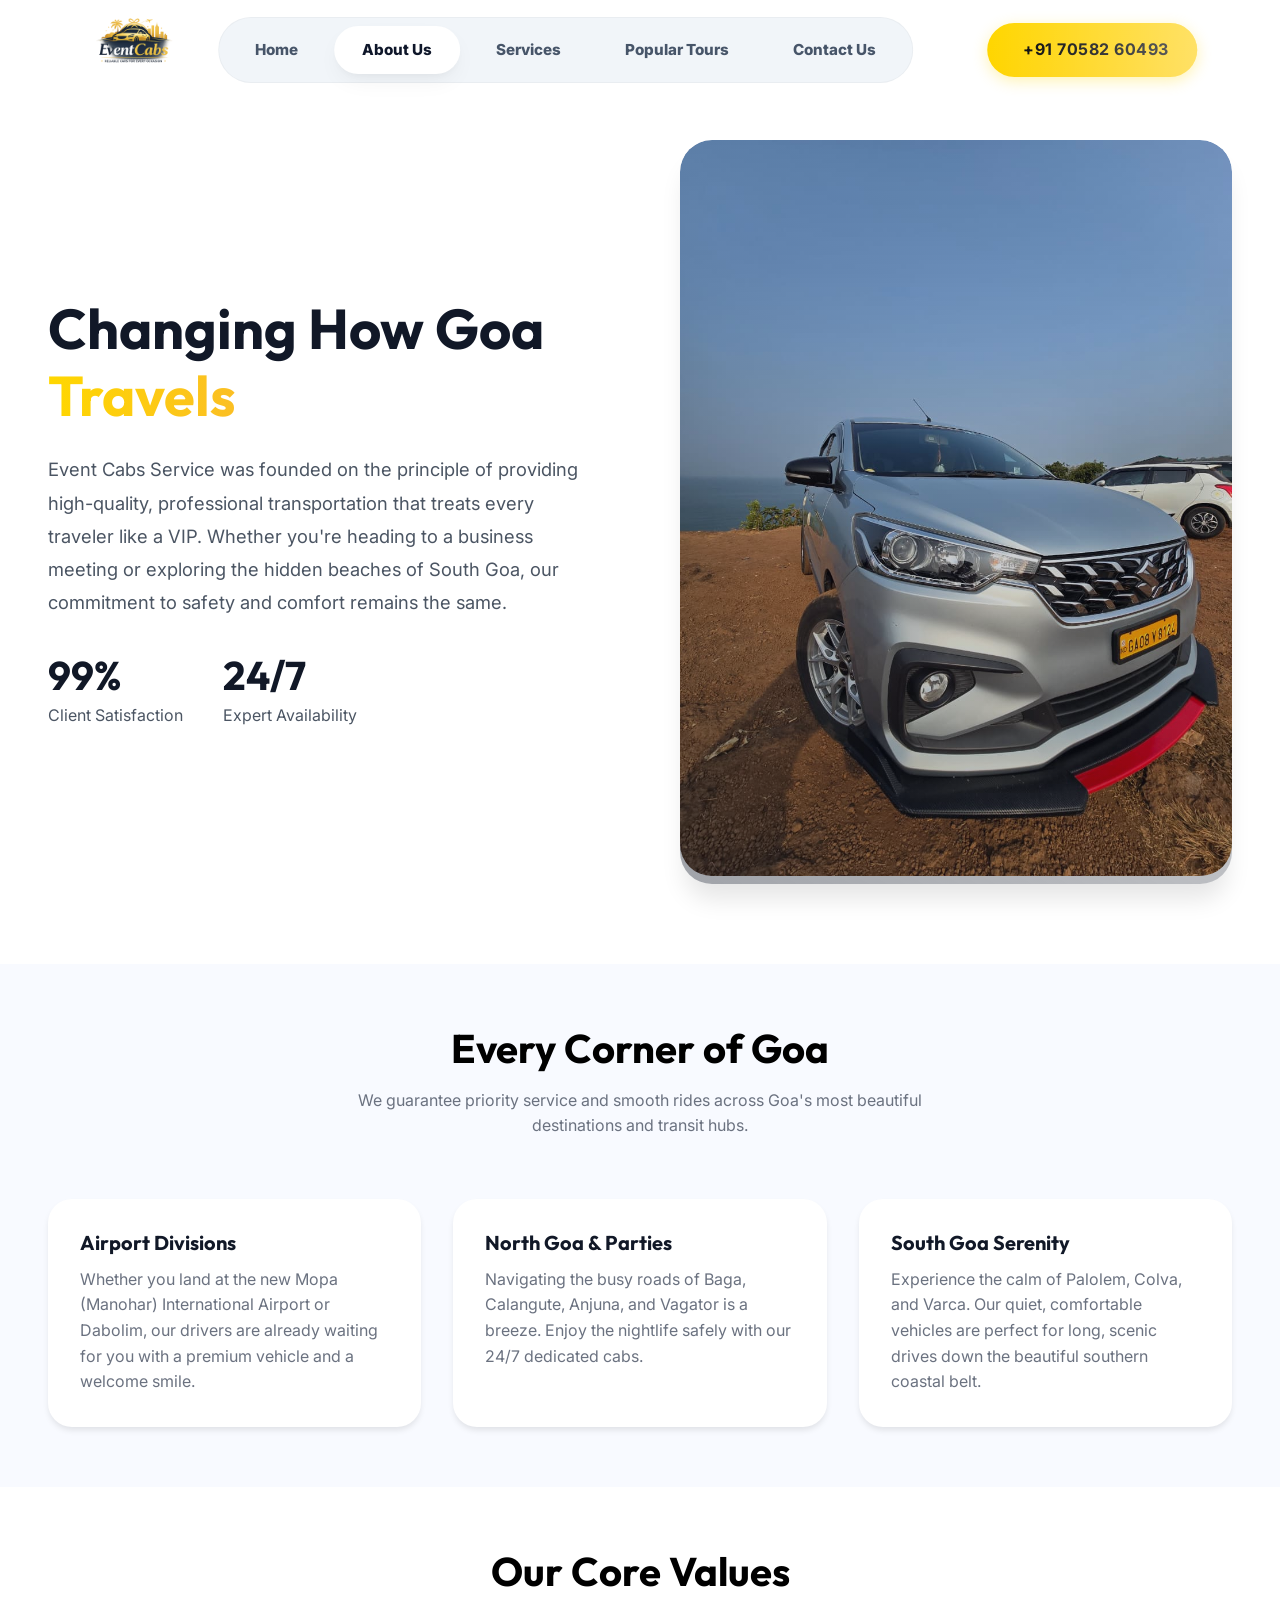
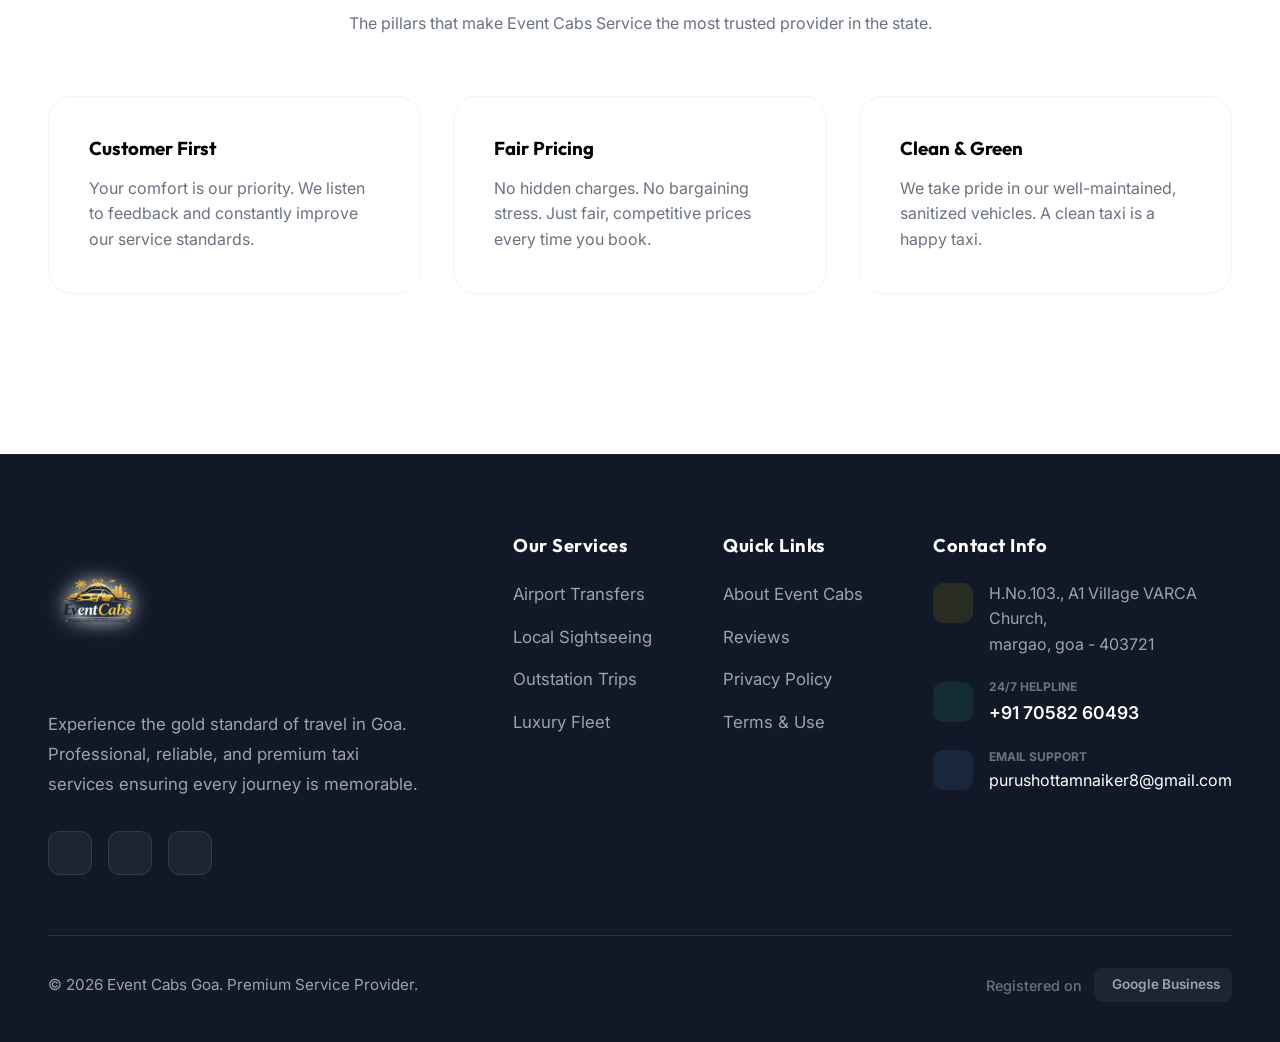
==== commit 10668220: "update" ====
--- a/about.html
+++ b/about.html
@@ -4,9 +4,9 @@
 <head>
     <meta charset="UTF-8">
     <meta name="viewport" content="width=device-width, initial-scale=1.0, maximum-scale=1.0, user-scalable=no">
-    <title>About Us | Near Taxi Service Goa</title>
+    <title>About Us | Event Cabs Service Goa</title>
     <meta name="description"
-        content="Learn more about Near Taxi Service, the most trusted and professional taxi provider in Goa. Our story, mission, and commitment to excellence.">
+        content="Learn more about Event Cabs Service, the most trusted and professional taxi provider in Goa. Our story, mission, and commitment to excellence.">
     <meta name="theme-color" content="#FFFFFF">
 
     <!-- Design System -->
@@ -41,8 +41,8 @@
         <!-- Header -->
         <header class="mobile-header bg-glass">
             <div class="logo">
-                <a href="index.html"><img src="assets/logo.png" alt="Near Taxi Logo"
-                        style="height: 48px; width: auto; max-width: 150px; object-fit: contain; margin-left: 0;"></a>
+                <a href="index.html"><img src="assets/logo.png" alt="Event Cabs Logo"
+                        style="height: 140px; width: auto; max-width: 300px; object-fit: contain; margin-left: -10px;"></a>
             </div>
             <div class="actions">
                 <a href="tel:+917058260493" class="icon-btn primary">
@@ -58,8 +58,8 @@
         <div class="mobile-menu-overlay" id="mobile-menu">
             <div class="menu-content">
                 <div class="menu-header">
-                    <img src="assets/logo.png" alt="Near Taxi Logo"
-                        style="height: 48px; width: auto; max-width: 150px; object-fit: contain; margin-left: 0;">
+                    <img src="assets/logo.png" alt="Event Cabs Logo"
+                        style="height: 100px; width: auto; max-width: 250px; object-fit: contain; margin-left: -5px;">
                     <button class="close-menu" id="menu-close">
                         <i class="ph ph-x"></i>
                     </button>
@@ -105,148 +105,223 @@
             </div>
         </div>
 
-        <!-- Synchronized About Us Content (Mobile Overhaul) -->
-        <section style="padding: 100px 24px 40px; background: #FFFFFF; position: relative; overflow: hidden;">
+        <!-- Modern Mobile About Content -->
+        <section style="padding: 100px 24px 60px; background: #FFFFFF; position: relative; overflow: hidden;">
             <!-- Subtle Background Glow -->
             <div
-                style="position: absolute; top: -100px; right: -50px; width: 300px; height: 300px; background: rgba(255, 215, 0, 0.05); filter: blur(100px); border-radius: 50%;">
-            </div>
-
-            <div data-aos="fade-up">
-                <ul
-                    style="list-style: none; padding: 0; margin: 0; display: flex; align-items: center; gap: 8px; margin-bottom: 24px;">
-                    <li style="width: 32px; height: 2px; background: #FFD700; border-radius: 2px;"></li>
-                    <li
-                        style="font-size: 0.75rem; font-weight: 800; color: #111827; text-transform: uppercase; letter-spacing: 2px;">
-                        Our Story</li>
-                </ul>
+                style="position: absolute; top: -50px; right: -50px; width: 250px; height: 250px; background: rgba(255, 215, 0, 0.05); filter: blur(100px); border-radius: 50%;">
+            </div>
+
+            <!-- Header Section -->
+            <div data-aos="fade-up" style="margin-bottom: 40px;">
+                <div style="display: flex; align-items: center; gap: 8px; margin-bottom: 24px;">
+                    <span style="width: 32px; height: 2px; background: #FFD700; border-radius: 2px;"></span>
+                    <span
+                        style="font-size: 0.7rem; font-weight: 800; color: #111827; text-transform: uppercase; letter-spacing: 2px;">Our
+                        Story</span>
+                </div>
 
                 <h1
-                    style="font-size: 2.8rem; color: #111827; line-height: 1.1; margin-bottom: 24px; font-weight: 900; letter-spacing: -1px;">
+                    style="font-size: 2.2rem; color: #111827; line-height: 1.15; margin-bottom: 20px; font-weight: 900; letter-spacing: -0.5px;">
                     Changing How Goa <br><span class="text-accent" style="color: var(--color-primary);">Travels</span>
                 </h1>
 
-                <p style="font-size: 1.05rem; color: #64748B; line-height: 1.7; margin-bottom: 32px; font-weight: 500;">
-                    Near Taxi Service was founded on the principle of providing high-quality, professional
-                    transportation that treats every traveler like a VIP. Whether you're heading to a business meeting
-                    or exploring hidden beaches, our commitment remains the same.
+                <p style="font-size: 0.95rem; color: #64748B; line-height: 1.6; font-weight: 500;">
+                    Founded on the principle of providing high-quality, professional transportation that treats every
+                    traveler like a VIP. Your journey is our priority.
                 </p>
-
-                <!-- Stats Mirroring Desktop -->
-                <div style="display: grid; grid-template-columns: 1fr 1fr; gap: 16px; margin-bottom: 40px;">
+            </div>
+
+            <!-- Interactive Stats Cards -->
+            <div style="display: grid; grid-template-columns: 1fr 1fr; gap: 16px; margin-bottom: 40px;"
+                data-aos="fade-up">
+                <div
+                    style="background: linear-gradient(145deg, #ffffff, #f8faff); padding: 24px 16px; border-radius: 20px; box-shadow: 0 10px 30px rgba(0,0,0,0.03); border: 1px solid #F1F5F9; text-align: center; position: relative; overflow: hidden;">
+                    <div style="position: absolute; top: -10px; right: -10px; color: rgba(255, 215, 0, 0.1);">
+                        <i class="ph-fill ph-star" style="font-size: 60px;"></i>
+                    </div>
+                    <h2
+                        style="font-size: 1.8rem; margin-bottom: 6px; color: #111827; font-weight: 900; position: relative; z-index: 1;">
+                        99%</h2>
+                    <p
+                        style="color: #64748B; font-size: 0.7rem; font-weight: 800; text-transform: uppercase; letter-spacing: 1.5px; margin: 0; position: relative; z-index: 1;">
+                        Satisfaction</p>
+                </div>
+                <div
+                    style="background: linear-gradient(145deg, #ffffff, #f8faff); padding: 24px 16px; border-radius: 20px; box-shadow: 0 10px 30px rgba(0,0,0,0.03); border: 1px solid #F1F5F9; text-align: center; position: relative; overflow: hidden;">
+                    <div style="position: absolute; top: -10px; right: -10px; color: rgba(59, 130, 246, 0.05);">
+                        <i class="ph-fill ph-clock" style="font-size: 60px;"></i>
+                    </div>
+                    <h2
+                        style="font-size: 1.8rem; margin-bottom: 6px; color: #111827; font-weight: 900; position: relative; z-index: 1;">
+                        24/7</h2>
+                    <p
+                        style="color: #64748B; font-size: 0.7rem; font-weight: 800; text-transform: uppercase; letter-spacing: 1.5px; margin: 0; position: relative; z-index: 1;">
+                        Availability</p>
+                </div>
+            </div>
+
+            <!-- Premium Image Display -->
+            <div data-aos="zoom-in" data-aos-duration="1000"
+                style="position: relative; border-radius: 28px; overflow: hidden; box-shadow: 0 20px 40px rgba(0,0,0,0.08); border: 2px solid white; margin-bottom: 50px; height: 280px;">
+                <img src="assets/fleet/img3.jpeg" alt="Taxi Service About"
+                    style="width: 100%; height: 100%; object-fit: cover; display: block;">
+                <!-- Overlay gradient -->
+                <div
+                    style="position: absolute; inset: 0; background: linear-gradient(to top, rgba(17, 24, 39, 0.6), transparent 50%);">
+                </div>
+                <!-- Floating badge -->
+                <div
+                    style="position: absolute; bottom: 16px; left: 16px; background: rgba(255, 255, 255, 0.95); backdrop-filter: blur(10px); padding: 10px 16px; border-radius: 14px; display: flex; align-items: center; gap: 10px; box-shadow: 0 10px 20px rgba(0,0,0,0.1);">
                     <div
-                        style="background: #F8FAFF; padding: 24px; border-radius: 24px; border: 1px solid #E5EAF5; text-align: center;">
-                        <h2 style="font-size: 2.5rem; margin-bottom: 0; color: #111827; font-weight: 900;">99%</h2>
-                        <p
-                            style="color: #64748B; font-size: 0.7rem; font-weight: 800; text-transform: uppercase; letter-spacing: 1.5px; margin: 0;">
-                            Satisfaction</p>
-                    </div>
+                        style="width: 36px; height: 36px; background: #FFD700; border-radius: 100px; display: flex; align-items: center; justify-content: center;">
+                        <i class="ph-bold ph-medal" style="font-size: 1.1rem; color: #111827;"></i>
+                    </div>
+                    <div>
+                        <div style="font-size: 0.75rem; font-weight: 800; color: #111827;">Premium Cars</div>
+                        <div style="font-size: 0.65rem; color: #64748B; font-weight: 600;">Since 2018</div>
+                    </div>
+                </div>
+            </div>
+
+            <!-- Service Areas Reimagined -->
+            <div style="margin-bottom: 50px;">
+                <div style="text-align: left; margin-bottom: 30px;" data-aos="fade-up">
+                    <h2
+                        style="font-size: 1.8rem; color: #111827; font-weight: 900; letter-spacing: -0.5px; margin-bottom: 10px;">
+                        Every Corner of Goa</h2>
+                    <p style="color: #64748B; font-size: 0.95rem; font-weight: 500;">Priority service across all
+                        destinations.</p>
+                </div>
+
+                <div style="position: relative;">
+                    <!-- Connecting Line -->
                     <div
-                        style="background: #F8FAFF; padding: 24px; border-radius: 24px; border: 1px solid #E5EAF5; text-align: center;">
-                        <h2 style="font-size: 2.5rem; margin-bottom: 0; color: #111827; font-weight: 900;">24/7</h2>
-                        <p
-                            style="color: #64748B; font-size: 0.7rem; font-weight: 800; text-transform: uppercase; letter-spacing: 1.5px; margin: 0;">
-                            Availability</p>
-                    </div>
-                </div>
-
-                <!-- Mirroring Desktop Image -->
-                <div
-                    style="position: relative; border-radius: 35px; overflow: hidden; box-shadow: 0 30px 60px rgba(0,0,0,0.12); border: 2px solid #FFFFFF;">
-                    <img src="assets/hero_modern.png" alt="Taxi Service About" style="width: 100%; display: block;">
-                    <div
-                        style="position: absolute; inset: 0; background: linear-gradient(30deg, rgba(17, 24, 39, 0.2), transparent);">
-                    </div>
-                </div>
-            </div>
-        </section>
-
-        <!-- Every Corner of Goa (Mobile Content Sync) -->
-        <section
-            style="background: #F8FAFF; padding: 60px 24px; border-radius: 40px 40px 0 0; margin-top: -30px; position: relative; z-index: 2;">
-            <div style="text-align: center; margin-bottom: 40px;" data-aos="fade-up">
-                <h2 style="font-size: 2rem; color: #111827; font-weight: 900; letter-spacing: -0.5px;">Every Corner of
-                    Goa</h2>
-                <p style="color: #64748B; font-size: 0.95rem; font-weight: 500;">Priority service across all
-                    destinations and transit hubs.</p>
-            </div>
-
-            <div style="display: flex; flex-direction: column; gap: 20px;">
-                <!-- Airport -->
-                <div style="background: white; padding: 30px; border-radius: 28px; box-shadow: 0 10px 30px rgba(0,0,0,0.04); border: 1px solid #FFFFFF;"
+                        style="position: absolute; left: 24px; top: 30px; bottom: 30px; width: 2px; background: #F1F5F9; z-index: 0;">
+                    </div>
+
+                    <!-- Area Item 1 -->
+                    <div style="position: relative; z-index: 1; display: flex; gap: 16px; margin-bottom: 36px;"
+                        data-aos="fade-up">
+                        <div
+                            style="width: 50px; height: 50px; background: #FFFFFF; border: 2px solid #FFD700; border-radius: 14px; display: flex; align-items: center; justify-content: center; flex-shrink: 0; box-shadow: 0 10px 20px rgba(255, 215, 0, 0.15);">
+                            <i class="ph-fill ph-airplane-takeoff" style="font-size: 1.3rem; color: #111827;"></i>
+                        </div>
+                        <div>
+                            <h3 style="font-size: 1.15rem; font-weight: 800; color: #111827; margin-bottom: 6px;">
+                                Airport
+                                Divisions</h3>
+                            <p style="color: #64748B; font-size: 0.85rem; line-height: 1.6; margin: 0;">Mopa (Manohar)
+                                or Dabolim, we are there waiting for you.</p>
+                        </div>
+                    </div>
+
+                    <!-- Area Item 2 -->
+                    <div style="position: relative; z-index: 1; display: flex; gap: 16px; margin-bottom: 36px;"
+                        data-aos="fade-up" data-aos-delay="100">
+                        <div
+                            style="width: 50px; height: 50px; background: #FFFFFF; border: 2px solid #3B82F6; border-radius: 14px; display: flex; align-items: center; justify-content: center; flex-shrink: 0; box-shadow: 0 10px 20px rgba(59, 130, 246, 0.15);">
+                            <i class="ph-fill ph-map-pin" style="font-size: 1.3rem; color: #111827;"></i>
+                        </div>
+                        <div>
+                            <h3 style="font-size: 1.15rem; font-weight: 800; color: #111827; margin-bottom: 6px;">North
+                                Goa Calling</h3>
+                            <p style="color: #64748B; font-size: 0.85rem; line-height: 1.6; margin: 0;">Baga, Calangute,
+                                Anjuna - enjoy the nightlife safely.</p>
+                        </div>
+                    </div>
+
+                    <!-- Area Item 3 -->
+                    <div style="position: relative; z-index: 1; display: flex; gap: 16px;" data-aos="fade-up"
+                        data-aos-delay="200">
+                        <div
+                            style="width: 50px; height: 50px; background: #FFFFFF; border: 2px solid #10B981; border-radius: 14px; display: flex; align-items: center; justify-content: center; flex-shrink: 0; box-shadow: 0 10px 20px rgba(16, 185, 129, 0.15);">
+                            <i class="ph-fill ph-waves" style="font-size: 1.3rem; color: #111827;"></i>
+                        </div>
+                        <div>
+                            <h3 style="font-size: 1.15rem; font-weight: 800; color: #111827; margin-bottom: 6px;">South
+                                Goa Serenity</h3>
+                            <p style="color: #64748B; font-size: 0.85rem; line-height: 1.6; margin: 0;">Quiet,
+                                comfortable vehicles for beautiful coastal drives.</p>
+                        </div>
+                    </div>
+                </div>
+            </div>
+
+            <!-- Modern Core Values Carousel style -->
+            <div>
+                <div style="display: flex; align-items: center; justify-content: space-between; margin-bottom: 20px;"
                     data-aos="fade-up">
-                    <i class="ph-fill ph-airplane-takeoff"
-                        style="font-size: 2.5rem; color: var(--color-primary); margin-bottom: 20px; display: block;"></i>
-                    <h3 style="font-size: 1.25rem; font-weight: 800; margin-bottom: 12px; color: #111827;">Airport
-                        Divisions</h3>
-                    <p style="color: #64748B; font-size: 0.9rem; line-height: 1.6;">Whether you land at Mopa (Manohar)
-                        or Dabolim, our drivers are waiting for you with a premium vehicle and a welcome smile.</p>
-                </div>
-
-                <!-- North Goa -->
-                <div style="background: white; padding: 30px; border-radius: 28px; box-shadow: 0 10px 30px rgba(0,0,0,0.04); border: 1px solid #FFFFFF;"
-                    data-aos="fade-up" data-aos-delay="100">
-                    <i class="ph-fill ph-map-pin"
-                        style="font-size: 2.5rem; color: #3B82F6; margin-bottom: 20px; display: block;"></i>
-                    <h3 style="font-size: 1.25rem; font-weight: 800; margin-bottom: 12px; color: #111827;">North Goa &
-                        Parties</h3>
-                    <p style="color: #64748B; font-size: 0.9rem; line-height: 1.6;">Navigating Baga, Calangute, and
-                        Anjuna is a breeze. Enjoy the vibrant nightlife safely with our dedicated 24/7 cabs.</p>
-                </div>
-
-                <!-- South Goa -->
-                <div style="background: white; padding: 30px; border-radius: 28px; box-shadow: 0 10px 30px rgba(0,0,0,0.04); border: 1px solid #FFFFFF;"
-                    data-aos="fade-up" data-aos-delay="200">
-                    <i class="ph-fill ph-waves"
-                        style="font-size: 2.5rem; color: #10B981; margin-bottom: 20px; display: block;"></i>
-                    <h3 style="font-size: 1.25rem; font-weight: 800; margin-bottom: 12px; color: #111827;">South Goa
-                        Serenity</h3>
-                    <p style="color: #64748B; font-size: 0.9rem; line-height: 1.6;">Experience the calm of Palolem and
-                        Colva. Our quiet, comfortable vehicles are perfect for long, scenic drives down the coast.</p>
-                </div>
-            </div>
-        </section>
-
-        <!-- Core Values (Mobile Content Sync) -->
-        <section style="background: white; padding: 80px 24px 60px;">
-            <div style="text-align: center; margin-bottom: 45px;" data-aos="fade-up">
-                <h2 style="font-size: 2rem; color: #111827; font-weight: 900; letter-spacing: -0.5px;">Our Core Values
-                </h2>
-                <p style="color: #64748B; font-size: 0.95rem; font-weight: 500;">The pillars that make us Goa's most
-                    trusted provider.</p>
-            </div>
-
-            <div style="display: flex; flex-direction: column; gap: 24px;">
-                <div style="padding: 30px; border-radius: 28px; border: 1px solid #F3F4F6; background: #FFFFFF;"
-                    data-aos="fade-right">
-                    <i class="ph-fill ph-heart"
-                        style="font-size: 2.5rem; color: var(--color-primary); margin-bottom: 20px; display: block;"></i>
-                    <h3 style="font-size: 1.25rem; font-weight: 800; color: #111827; margin-bottom: 8px;">Customer First
-                    </h3>
-                    <p style="color: #64748B; font-size: 0.9rem; line-height: 1.6;">Your comfort is our priority. We
-                        listen to feedback and constantly improve our service standards.</p>
-                </div>
-
-                <div style="padding: 30px; border-radius: 28px; border: 1px solid #F3F4F6; background: #FFFFFF;"
-                    data-aos="fade-right" data-aos-delay="100">
-                    <i class="ph-fill ph-hand-coins"
-                        style="font-size: 2.5rem; color: var(--color-primary); margin-bottom: 20px; display: block;"></i>
-                    <h3 style="font-size: 1.25rem; font-weight: 800; color: #111827; margin-bottom: 8px;">Fair Pricing
-                    </h3>
-                    <p style="color: #64748B; font-size: 0.9rem; line-height: 1.6;">No hidden charges. No bargaining
-                        stress. Just fair, competitive prices every time you book.</p>
-                </div>
-
-                <div style="padding: 30px; border-radius: 28px; border: 1px solid #F3F4F6; background: #FFFFFF;"
-                    data-aos="fade-right" data-aos-delay="200">
-                    <i class="ph-fill ph-leaf"
-                        style="font-size: 2.5rem; color: var(--color-primary); margin-bottom: 20px; display: block;"></i>
-                    <h3 style="font-size: 1.25rem; font-weight: 800; color: #111827; margin-bottom: 8px;">Clean & Green
-                    </h3>
-                    <p style="color: #64748B; font-size: 0.9rem; line-height: 1.6;">We take pride in our
-                        well-maintained, sanitized vehicles. A clean taxi is a happy taxi.</p>
-                </div>
-            </div>
+                    <h2 style="font-size: 1.6rem; color: #111827; font-weight: 900;">Why Choose Us</h2>
+                </div>
+
+                <div style="display: flex; overflow-x: auto; gap: 16px; padding-bottom: 20px; margin: 0 -24px; padding-left: 24px; padding-right: 24px; scroll-snap-type: x mandatory; scrollbar-width: none;"
+                    class="hide-scrollbar">
+
+                    <!-- Value 1 -->
+                    <div style="min-width: 240px; background: #111827; border-radius: 24px; padding: 24px; scroll-snap-align: start; position: relative; overflow: hidden;"
+                        data-aos="zoom-in" data-aos-delay="0">
+                        <!-- Abstract shape -->
+                        <div
+                            style="position: absolute; top: -20px; right: -20px; width: 100px; height: 100px; background: rgba(255, 215, 0, 0.1); border-radius: 50%;">
+                        </div>
+
+                        <div
+                            style="width: 44px; height: 44px; background: rgba(255, 215, 0, 0.15); border-radius: 12px; display: flex; align-items: center; justify-content: center; margin-bottom: 20px;">
+                            <i class="ph-fill ph-heart" style="font-size: 1.3rem; color: #FFD700;"></i>
+                        </div>
+                        <h3 style="color: #FFFFFF; font-size: 1.15rem; font-weight: 800; margin-bottom: 10px;">Customer
+                            First</h3>
+                        <p style="color: #94A3B8; font-size: 0.85rem; line-height: 1.6; margin: 0;">Comfort is our
+                            priority. We listen to feedback and improve.</p>
+                    </div>
+
+                    <!-- Value 2 -->
+                    <div style="min-width: 240px; background: #F8FAFF; border-radius: 24px; padding: 24px; border: 1px solid #E2E8F0; scroll-snap-align: start; position: relative; overflow: hidden;"
+                        data-aos="zoom-in" data-aos-delay="100">
+                        <div
+                            style="position: absolute; bottom: -20px; right: -20px; width: 100px; height: 100px; background: rgba(59, 130, 246, 0.05); border-radius: 50%;">
+                        </div>
+
+                        <div
+                            style="width: 44px; height: 44px; background: rgba(59, 130, 246, 0.1); border-radius: 12px; display: flex; align-items: center; justify-content: center; margin-bottom: 20px;">
+                            <i class="ph-fill ph-hand-coins" style="font-size: 1.3rem; color: #3B82F6;"></i>
+                        </div>
+                        <h3 style="color: #111827; font-size: 1.15rem; font-weight: 800; margin-bottom: 10px;">Fair
+                            Pricing</h3>
+                        <p style="color: #64748B; font-size: 0.85rem; line-height: 1.6; margin: 0;">No hidden charges.
+                            No bargaining stress. Just competitive prices.</p>
+                    </div>
+
+                    <!-- Value 3 -->
+                    <div style="min-width: 240px; background: #FFFFFF; border-radius: 24px; padding: 24px; border: 1px solid #E2E8F0; box-shadow: 0 10px 30px rgba(0,0,0,0.03); scroll-snap-align: start; position: relative; overflow: hidden;"
+                        data-aos="zoom-in" data-aos-delay="200">
+                        <div
+                            style="position: absolute; top: -20px; left: -20px; width: 100px; height: 100px; background: rgba(16, 185, 129, 0.05); border-radius: 50%;">
+                        </div>
+
+                        <div
+                            style="width: 44px; height: 44px; background: rgba(16, 185, 129, 0.1); border-radius: 12px; display: flex; align-items: center; justify-content: center; margin-bottom: 20px;">
+                            <i class="ph-fill ph-leaf" style="font-size: 1.3rem; color: #10B981;"></i>
+                        </div>
+                        <h3 style="color: #111827; font-size: 1.15rem; font-weight: 800; margin-bottom: 10px;">Clean &
+                            Green</h3>
+                        <p style="color: #64748B; font-size: 0.85rem; line-height: 1.6; margin: 0;">We take pride in
+                            well-maintained cars. A clean taxi is a happy taxi.</p>
+                    </div>
+
+                </div>
+            </div>
+            <style>
+                .hide-scrollbar::-webkit-scrollbar {
+                    display: none;
+                }
+
+                .hide-scrollbar {
+                    -ms-overflow-style: none;
+                    scrollbar-width: none;
+                }
+            </style>
         </section>
 
         <!-- Elite Modern Mobile Footer -->
@@ -261,8 +336,9 @@
                 <!-- Brand Section -->
                 <div style="text-align: center; margin-bottom: 55px;">
                     <div
-                        style="background: #FFFFFF; display: inline-flex; justify-content: center; align-items: center; padding: 15px 30px; border-radius: 20px; margin-bottom: 28px; box-shadow: 0 15px 40px rgba(0,0,0,0.4);">
-                        <img src="assets/logo.png" alt="Near Taxi Logo" height="52">
+                        style="display: inline-flex; justify-content: center; align-items: center; margin-bottom: 28px;">
+                        <img src="assets/logo.png" alt="Event Cabs Logo"
+                            style="height: 150px; width: auto; object-fit: contain; filter: drop-shadow(0px 0px 10px rgba(255, 255, 255, 0.9));">
                     </div>
                     <p
                         style="font-size: 0.95rem; line-height: 1.8; color: #94A3B8; max-width: 320px; margin: 0 auto 32px; font-weight: 500; letter-spacing: 0.2px;">
@@ -336,7 +412,7 @@
 
                 <p
                     style="text-align: center; font-size: 0.75rem; color: #4B5563; margin: 0; font-weight: 600; letter-spacing: 0.5px; text-transform: uppercase;">
-                    &copy; 2026 NEAR TAXI GOA. ALL RIGHTS RESERVED.
+                    &copy; 2026 EVENT CABS GOA. ALL RIGHTS RESERVED.
                 </p>
             </div>
         </footer>
@@ -376,7 +452,8 @@
         <div class="container">
             <div style="display: grid; grid-template-columns: 2fr 1fr 1fr 1.5fr; gap: 60px; margin-bottom: 80px;">
                 <div>
-                    <img src="assets/logo.png" alt="Near Taxi Logo" height="90" style="margin-bottom: 30px;">
+                    <img src="assets/logo.png" alt="Event Cabs Logo"
+                        style="height: 130px; width: auto; margin-bottom: 30px; object-fit: contain; filter: drop-shadow(0px 0px 10px rgba(255, 255, 255, 0.9));">
                     <p style="max-width: 350px; line-height: 1.8; color: #4B5563; font-size: 1rem;">Experience the
                         gold standard of travel in Goa. We provide professional, reliable, and premium taxi services
                         across the state, ensuring every journey is as memorable as your destination.</p>
@@ -417,7 +494,7 @@
                     <ul
                         style="list-style: none; padding: 0; margin: 0; display: flex; flex-direction: column; gap: 15px;">
                         <li><a href="about.html" style="color: inherit; text-decoration: none; transition: 0.3s;">About
-                                Near Taxi</a></li>
+                                Event Cabs</a></li>
                         <li><a href="index.html#testimonials"
                                 style="color: inherit; text-decoration: none; transition: 0.3s;">Reviews</a></li>
                         <li><a href="#" style="color: inherit; text-decoration: none; transition: 0.3s;">Privacy
@@ -471,7 +548,7 @@
             </div>
             <div
                 style="border-top: 1px solid #E5E7EB; padding-top: 40px; display: flex; justify-content: space-between; align-items: center;">
-                <p style="font-size: 0.9rem; color: #64748B;">&copy; 2026 Near Taxi Goa. Registered & Premium Service
+                <p style="font-size: 0.9rem; color: #64748B;">&copy; 2026 Event Cabs Goa. Registered & Premium Service
                     Provider.</p>
                 <div style="display: flex; gap: 30px;">
                     <img src="https://upload.wikimedia.org/wikipedia/commons/b/b5/Google_Maps_Pin.svg" alt="Google Maps"
@@ -491,7 +568,8 @@
         <nav class="desktop-nav">
             <div class="container nav-content">
                 <div class="logo">
-                    <a href="index.html"><img src="assets/logo.png" alt="Near Taxi Logo"></a>
+                    <a href="index.html"><img src="assets/logo.png" alt="Event Cabs Logo"
+                            style="height: 90px; width: auto; transform: scale(1.7); transform-origin: left center; filter: drop-shadow(0px 0px 10px rgba(255, 255, 255, 0.9));"></a>
                 </div>
                 <div class="nav-links">
                     <a href="index.html">Home</a>
@@ -517,7 +595,7 @@
                             class="text-accent">Travels</span></h1>
                     <p
                         style="font-size: 1.15rem; color: var(--color-text-muted); line-height: 1.8; margin-bottom: 32px;">
-                        Near Taxi Service was founded on the principle of providing high-quality, professional
+                        Event Cabs Service was founded on the principle of providing high-quality, professional
                         transportation that treats every traveler like a VIP. Whether you're heading to a business
                         meeting or exploring the hidden beaches of South Goa, our commitment to safety and comfort
                         remains the same.
@@ -536,7 +614,7 @@
                 <div data-aos="fade-left">
                     <div
                         style="position: relative; border-radius: 32px; overflow: hidden; box-shadow: var(--shadow-xl);">
-                        <img src="assets/hero_modern.png" alt="Taxi Service About"
+                        <img src="assets/fleet/img3.jpeg" alt="Taxi Service About"
                             style="width: 100%; border-radius: 32px;">
                         <div
                             style="position: absolute; inset: 0; background: linear-gradient(30deg, rgba(17, 24, 39, 0.4), transparent);">
@@ -586,7 +664,7 @@
             <div class="container">
                 <div style="text-align: center; max-width: 600px; margin: 0 auto 60px;">
                     <h2 style="font-size: 2.5rem; color: #000;">Our Core Values</h2>
-                    <p style="color: #6B7280;">The pillars that make Near Taxi Service the most trusted provider in the
+                    <p style="color: #6B7280;">The pillars that make Event Cabs Service the most trusted provider in the
                         state.</p>
                 </div>
                 <div style="display: grid; grid-template-columns: repeat(3, 1fr); gap: 32px;">
@@ -625,8 +703,9 @@
                 <div style="display: grid; grid-template-columns: 2.5fr 1fr 1fr 1.5fr; gap: 40px; margin-bottom: 60px;">
                     <div>
                         <div
-                            style="background: #FFFFFF; display: inline-flex; justify-content: center; align-items: center; padding: 10px 20px; border-radius: 12px; margin-bottom: 24px;">
-                            <img src="assets/logo.png" alt="Near Taxi Logo" height="50">
+                            style="display: inline-flex; justify-content: center; align-items: center; margin-bottom: 24px;">
+                            <img src="assets/logo.png" alt="Event Cabs Logo"
+                                style="height: 150px; width: auto; object-fit: contain; filter: drop-shadow(0px 0px 10px rgba(255, 255, 255, 0.9));">
                         </div>
                         <p
                             style="max-width: 380px; line-height: 1.8; color: #9CA3AF; font-size: 1.05rem; margin-bottom: 32px;">
@@ -678,7 +757,7 @@
                             <li><a href="about.html"
                                     style="color: #9CA3AF; text-decoration: none; transition: 0.3s; font-size: 1.05rem;"
                                     onmouseover="this.style.color='#FFD700'"
-                                    onmouseout="this.style.color='#9CA3AF'">About Near Taxi</a></li>
+                                    onmouseout="this.style.color='#9CA3AF'">About Event Cabs</a></li>
                             <li><a href="index.html#testimonials"
                                     style="color: #9CA3AF; text-decoration: none; transition: 0.3s; font-size: 1.05rem;"
                                     onmouseover="this.style.color='#FFD700'"
@@ -738,7 +817,8 @@
                 </div>
                 <div
                     style="border-top: 1px solid rgba(255,255,255,0.1); padding-top: 32px; display: flex; justify-content: space-between; align-items: center;">
-                    <p style="font-size: 0.95rem; color: #9CA3AF; margin: 0;">&copy; 2026 Near Taxi Goa. Premium Service
+                    <p style="font-size: 0.95rem; color: #9CA3AF; margin: 0;">&copy; 2026 Event Cabs Goa. Premium
+                        Service
                         Provider.</p>
                     <div style="display: flex; gap: 12px; align-items: center;">
                         <span style="font-size: 0.9rem; color: #6B7280; font-weight: 500;">Registered on</span>
--- a/css/style.css
+++ b/css/style.css
@@ -1,5 +1,5 @@
 /* 
-   NEAR TAXI SERVICE - GLOBAL STYLES 
+   EVENT CABS SERVICE - GLOBAL STYLES 
    Design System & Variables
 */
 
@@ -335,4 +335,41 @@
     transition: width 0.1s;
     box-shadow: 0 0 10px rgba(255, 215, 0, 0.5);
     border-radius: 0 2px 2px 0;
+}
+
+/* Premium Page Preloader */
+#preloader {
+    position: fixed;
+    inset: 0;
+    background-color: var(--color-background);
+    z-index: 999999;
+    display: flex;
+    justify-content: center;
+    align-items: center;
+    transition: opacity 0.6s cubic-bezier(0.25, 0.8, 0.25, 1), visibility 0.6s;
+}
+
+#preloader.preloader-hidden {
+    opacity: 0;
+    visibility: hidden;
+}
+
+.loader-element {
+    width: 60px;
+    height: 60px;
+    border: 5px solid rgba(255, 215, 0, 0.2);
+    border-top: 5px solid var(--color-primary);
+    border-radius: 50%;
+    animation: spinLoader 1s linear infinite;
+    box-shadow: 0 0 15px rgba(255, 215, 0, 0.4);
+}
+
+@keyframes spinLoader {
+    0% {
+        transform: rotate(0deg);
+    }
+
+    100% {
+        transform: rotate(360deg);
+    }
 }
--- a/css/mobile.css
+++ b/css/mobile.css
@@ -1,5 +1,5 @@
 /* 
-   NEAR TAXI SERVICE - MOBILE OVERHAUL STYLES 
+   EVENT CABS SERVICE - MOBILE OVERHAUL STYLES 
    "Exceptional Creativity" - White & Yellow Premium Theme
    Inspired by High-End Flutter Apps
 */
@@ -243,10 +243,10 @@
     }
 
     .btn-whatsapp {
-        background: rgba(255, 255, 255, 0.15);
+        background: #25D366;
         backdrop-filter: blur(10px);
-        border: 1px solid rgba(255, 255, 255, 0.2);
-        color: #111827;
+        border: 1px solid #25D366;
+        color: #FFFFFF;
     }
 
     /* --- Modern Grid Layouts --- */
@@ -534,14 +534,16 @@
         transform: translateX(-50%);
         width: calc(100% - 32px);
         height: 72px;
-        background: #F8FAFF;
-        /* Dark Island */
-        border-radius: 20px;
+        background: #FFFFFF;
+        /* Bright Island */
+        border-radius: 24px;
         display: flex;
         justify-content: space-between;
         align-items: center;
         padding: 0 16px;
-        box-shadow: 0 20px 50px rgba(0, 0, 0, 0.3);
+        box-shadow: 0 20px 50px rgba(0, 0, 0, 0.08);
+        /* softer shadow */
+        border: 1px solid #E5E7EB;
         z-index: 1000;
     }
 
@@ -553,9 +555,11 @@
         flex-direction: column;
         align-items: center;
         justify-content: center;
-        color: rgba(255, 255, 255, 0.4);
+        color: #94A3B8;
+        /* Change from transparent white to visible gray */
         font-size: 0.75rem;
-        font-weight: 500;
+        font-weight: 600;
+        text-decoration: none;
         gap: 4px;
         transition: all 0.3s cubic-bezier(0.4, 0, 0.2, 1);
     }
@@ -567,8 +571,8 @@
 
     /* Active State Animation */
     .nav-item.active {
-        color: var(--color-primary);
-        /* Yellow text */
+        color: #111827;
+        /* Dark black for active text */
     }
 
     .nav-item.active i {
@@ -854,4 +858,34 @@
 .fleet-card-modern:active {
     transform: scale(0.96);
     background: #FFFFFF !important;
+}
+
+/* --- Mobile Fleet Grid System --- */
+div#mobile-app .mobile-fleet-grid {
+    display: grid !important;
+    grid-template-columns: 1fr 1fr !important;
+    gap: 12px !important;
+    padding: 0 16px !important;
+    margin-top: 20px !important;
+}
+
+div#mobile-app .fleet-card-modern {
+    width: 100% !important;
+    max-width: 100% !important;
+    overflow: hidden;
+    display: flex !important;
+    flex-direction: column !important;
+}
+
+div#mobile-app .fleet-card-modern .fleet-image-wrap {
+    width: 100% !important;
+    aspect-ratio: 4/3 !important;
+    overflow: hidden !important;
+    border-radius: 12px !important;
+}
+
+div#mobile-app .fleet-card-modern img {
+    width: 100% !important;
+    height: 100% !important;
+    object-fit: cover !important;
 }
--- a/css/desktop.css
+++ b/css/desktop.css
@@ -1,5 +1,5 @@
 /* 
-   NEAR TAXI SERVICE - DESKTOP EXPERIENCE STYLES 
+   EVENT CABS SERVICE - DESKTOP EXPERIENCE STYLES 
    Cinematic experience for screens >= 1024px
 */
 
@@ -59,30 +59,26 @@
 
 /* --- Navbar --- */
 .desktop-nav {
-    position: fixed;
-    top: 24px;
+    position: absolute;
+    top: 0px;
     left: 50%;
     transform: translateX(-50%);
     width: 92%;
     max-width: 1400px;
     z-index: 1000;
-    padding: 14px 32px;
+    padding: 5px 32px;
     transition: all 0.4s cubic-bezier(0.16, 1, 0.3, 1);
-    background: rgba(255, 255, 255, 0.7);
-    backdrop-filter: blur(30px);
-    -webkit-backdrop-filter: blur(30px);
-    border: 1px solid rgba(229, 231, 235, 0.8);
+    background: transparent;
     border-radius: 100px;
-    box-shadow: 0 4px 24px rgba(0, 0, 0, 0.04), 0 1px 2px rgba(0, 0, 0, 0.02);
 }
 
 .desktop-nav.scrolled {
-    top: 16px;
+    top: 0px;
     width: 96%;
-    background: rgba(255, 255, 255, 0.98);
-    box-shadow: 0 10px 40px rgba(0, 0, 0, 0.08);
-    border: 1px solid rgba(229, 231, 235, 1);
-    padding: 12px 32px;
+    background: transparent;
+    border: none;
+    box-shadow: none;
+    padding: 5px 32px;
 }
 
 .nav-content {
@@ -98,7 +94,6 @@
 }
 
 .nav-content .logo img {
-    height: 56px;
     display: block;
     transition: transform 0.3s ease;
 }
